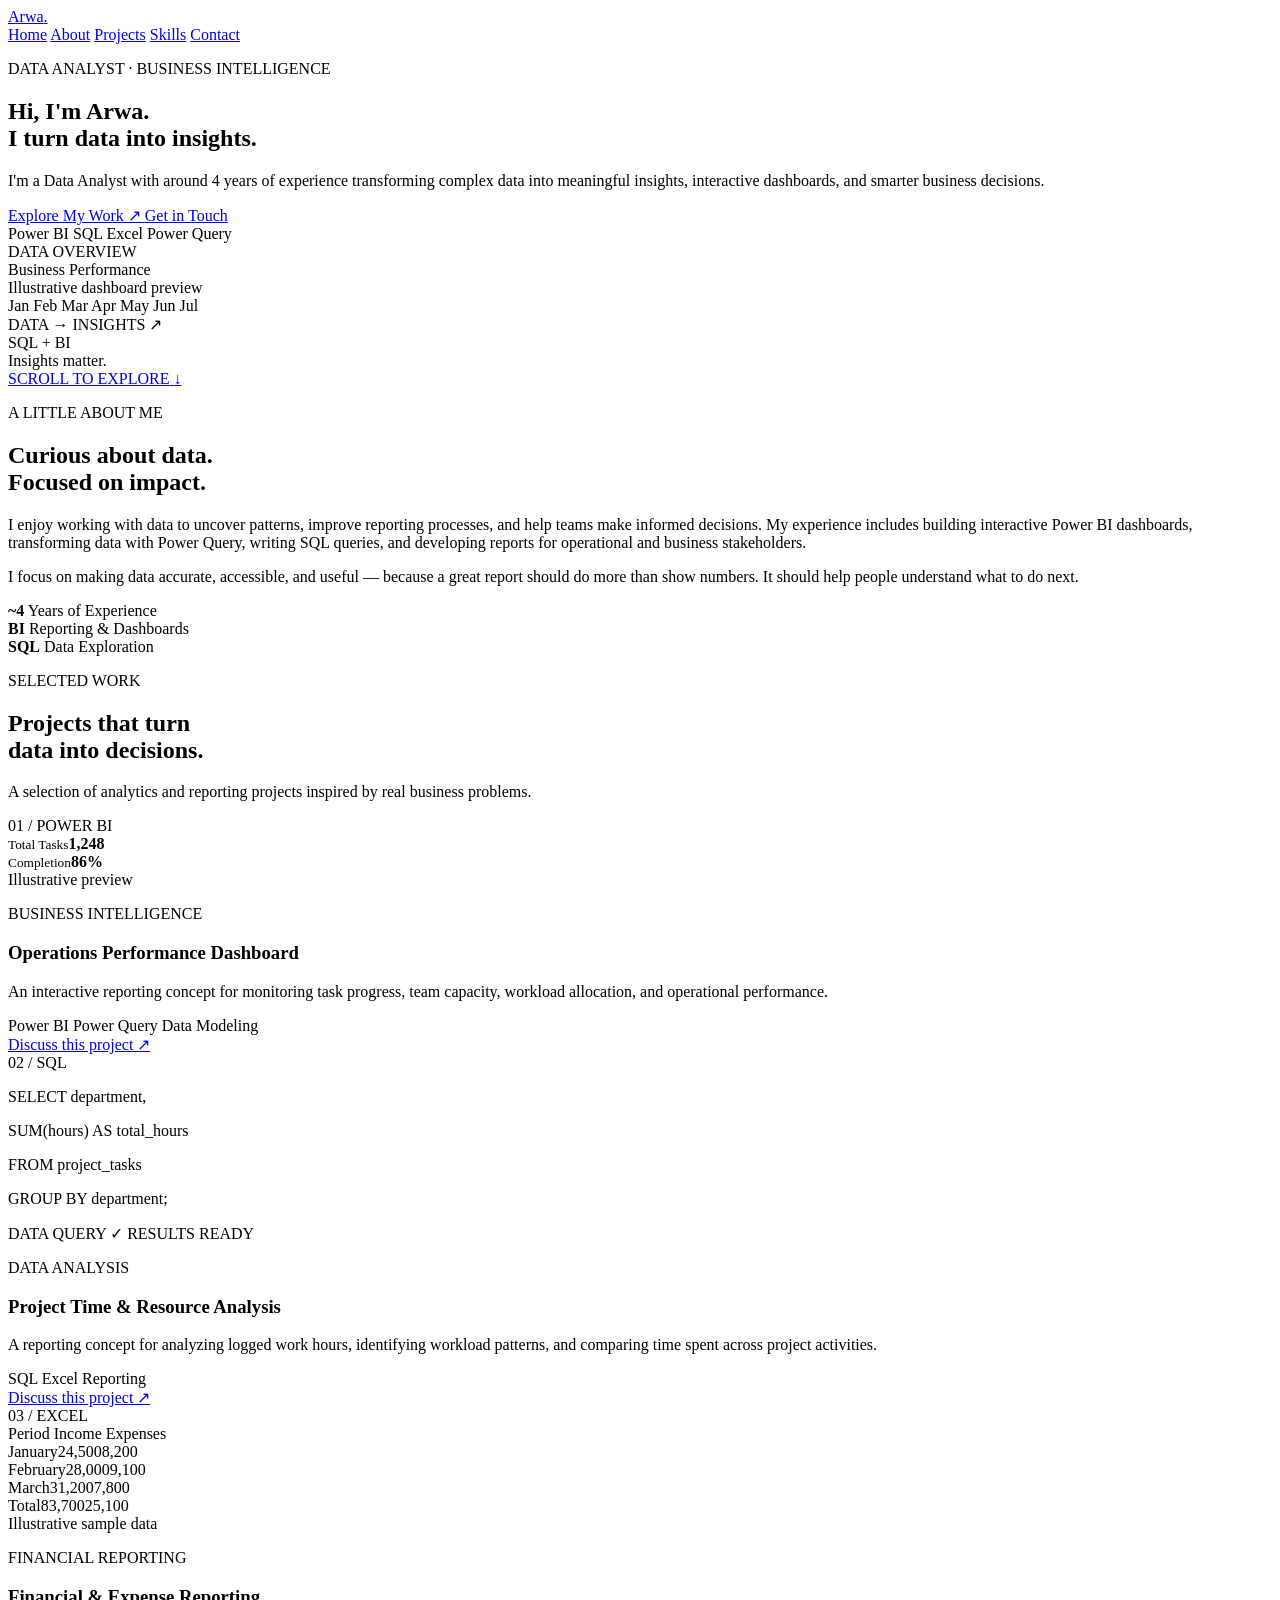
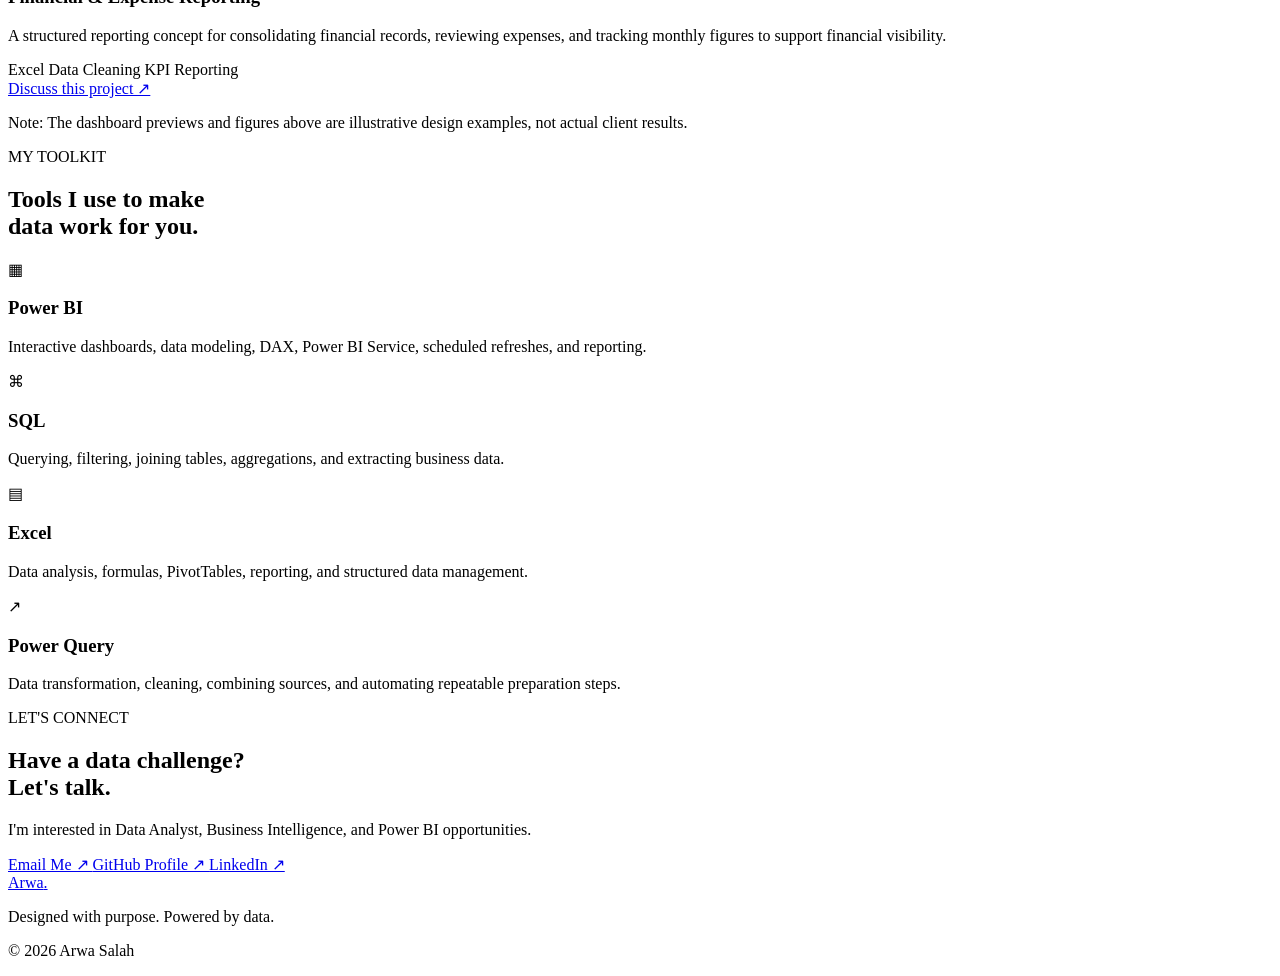
==== index.html @ af7f509a "Create index.html" ====
<!DOCTYPE html>
<html lang="en">
<head>
    <meta charset="UTF-8">
    <meta name="viewport" content="width=device-width, initial-scale=1.0">
    <title>Arwa Salah | Data Analyst Portfolio</title>

    <link rel="stylesheet" href="styles.css">
    <link rel="preconnect" href="https://fonts.googleapis.com">
    <link rel="preconnect" href="https://fonts.gstatic.com" crossorigin>
    <link href="https://fonts.googleapis.com/css2?family=Inter:wght@400;500;600;700;800&display=swap" rel="stylesheet">
</head>

<body>

    <!-- Navigation -->
    <nav id="navbar">
        <a href="#welcome-section" class="logo">Arwa<span>.</span></a>

        <div class="nav-links">
            <a href="#welcome-section">Home</a>
            <a href="#about">About</a>
            <a href="#projects">Projects</a>
            <a href="#skills">Skills</a>
            <a href="#contact">Contact</a>
        </div>
    </nav>

    <!-- Welcome Section -->
    <section id="welcome-section">
        <div class="hero-content">
            <p class="eyebrow">DATA ANALYST · BUSINESS INTELLIGENCE</p>

            <h1>
                Hi, I'm Arwa.<br>
                I turn data into
                <span class="highlight">insights.</span>
            </h1>

            <p class="hero-description">
                I'm a Data Analyst with around 4 years of experience
                transforming complex data into meaningful insights,
                interactive dashboards, and smarter business decisions.
            </p>

            <div class="hero-buttons">
                <a href="#projects" class="btn btn-primary">
                    Explore My Work ↗
                </a>

                <a href="#contact" class="btn btn-secondary">
                    Get in Touch
                </a>
            </div>

            <div class="hero-tools">
                <span>Power BI</span>
                <span>SQL</span>
                <span>Excel</span>
                <span>Power Query</span>
            </div>
        </div>

        <div class="hero-visual" aria-hidden="true">
            <div class="visual-card">
                <div class="card-top">
                    <span class="status-dot"></span>
                    <span>DATA OVERVIEW</span>
                </div>

                <div class="chart-heading">Business Performance</div>
                <div class="chart-subtitle">Illustrative dashboard preview</div>

                <div class="chart-bars">
                    <div class="bar" style="height: 38%"></div>
                    <div class="bar" style="height: 55%"></div>
                    <div class="bar" style="height: 45%"></div>
                    <div class="bar" style="height: 76%"></div>
                    <div class="bar" style="height: 62%"></div>
                    <div class="bar active" style="height: 92%"></div>
                    <div class="bar" style="height: 72%"></div>
                </div>

                <div class="chart-labels">
                    <span>Jan</span>
                    <span>Feb</span>
                    <span>Mar</span>
                    <span>Apr</span>
                    <span>May</span>
                    <span>Jun</span>
                    <span>Jul</span>
                </div>

                <div class="visual-footer">
                    <span>DATA → INSIGHTS</span>
                    <span>↗</span>
                </div>
            </div>

            <div class="floating-tag tag-one">SQL + BI</div>
            <div class="floating-tag tag-two">Insights matter.</div>
        </div>

        <a href="#about" class="scroll-indicator">
            <span>SCROLL TO EXPLORE</span>
            <span>↓</span>
        </a>
    </section>

    <!-- About Section -->
    <section id="about" class="section">
        <div class="section-heading">
            <p class="eyebrow">A LITTLE ABOUT ME</p>
            <h2>Curious about data.<br>Focused on <span>impact.</span></h2>
        </div>

        <div class="about-content">
            <p>
                I enjoy working with data to uncover patterns, improve
                reporting processes, and help teams make informed decisions.
                My experience includes building interactive Power BI
                dashboards, transforming data with Power Query, writing SQL
                queries, and developing reports for operational and business
                stakeholders.
            </p>

            <p>
                I focus on making data accurate, accessible, and useful —
                because a great report should do more than show numbers.
                It should help people understand what to do next.
            </p>

            <div class="about-stats">
                <div class="stat">
                    <strong>~4</strong>
                    <span>Years of Experience</span>
                </div>

                <div class="stat">
                    <strong>BI</strong>
                    <span>Reporting & Dashboards</span>
                </div>

                <div class="stat">
                    <strong>SQL</strong>
                    <span>Data Exploration</span>
                </div>
            </div>
        </div>
    </section>

    <!-- Projects Section -->
    <section id="projects" class="section projects-section">
        <div class="section-heading">
            <p class="eyebrow">SELECTED WORK</p>
            <h2>Projects that turn<br>data into <span>decisions.</span></h2>
            <p class="section-description">
                A selection of analytics and reporting projects inspired
                by real business problems.
            </p>
        </div>

        <div class="projects-grid">

            <!-- Project 1 -->
            <article class="project-tile">
                <div class="project-visual visual-purple">
                    <span class="project-number">01 / POWER BI</span>
                    <div class="mini-dashboard">
                        <div class="mini-kpis">
                            <div><small>Total Tasks</small><strong>1,248</strong></div>
                            <div><small>Completion</small><strong>86%</strong></div>
                        </div>
                        <div class="mini-chart">
                            <i style="height: 45%"></i>
                            <i style="height: 70%"></i>
                            <i style="height: 55%"></i>
                            <i style="height: 85%"></i>
                            <i style="height: 62%"></i>
                            <i style="height: 95%"></i>
                        </div>
                    </div>
                    <span class="visual-caption">Illustrative preview</span>
                </div>

                <div class="project-info">
                    <p class="project-category">BUSINESS INTELLIGENCE</p>
                    <h3>Operations Performance Dashboard</h3>
                    <p>
                        An interactive reporting concept for monitoring task
                        progress, team capacity, workload allocation, and
                        operational performance.
                    </p>
                    <div class="project-tags">
                        <span>Power BI</span>
                        <span>Power Query</span>
                        <span>Data Modeling</span>
                    </div>
                    <a href="#contact" class="project-link">
                        Discuss this project ↗
                    </a>
                </div>
            </article>

            <!-- Project 2 -->
            <article class="project-tile">
                <div class="project-visual visual-blue">
                    <span class="project-number">02 / SQL</span>
                    <div class="code-preview">
                        <p><span>SELECT</span> department,</p>
                        <p class="indent">SUM(hours) AS total_hours</p>
                        <p><span>FROM</span> project_tasks</p>
                        <p><span>GROUP BY</span> department;</p>
                    </div>
                    <div class="code-result">
                        <span>DATA QUERY</span>
                        <span>✓ RESULTS READY</span>
                    </div>
                </div>

                <div class="project-info">
                    <p class="project-category">DATA ANALYSIS</p>
                    <h3>Project Time & Resource Analysis</h3>
                    <p>
                        A reporting concept for analyzing logged work hours,
                        identifying workload patterns, and comparing time
                        spent across project activities.
                    </p>
                    <div class="project-tags">
                        <span>SQL</span>
                        <span>Excel</span>
                        <span>Reporting</span>
                    </div>
                    <a href="#contact" class="project-link">
                        Discuss this project ↗
                    </a>
                </div>
            </article>

            <!-- Project 3 -->
            <article class="project-tile">
                <div class="project-visual visual-green">
                    <span class="project-number">03 / EXCEL</span>
                    <div class="spreadsheet">
                        <div class="sheet-header">
                            <span>Period</span>
                            <span>Income</span>
                            <span>Expenses</span>
                        </div>
                        <div><span>January</span><span>24,500</span><span>8,200</span></div>
                        <div><span>February</span><span>28,000</span><span>9,100</span></div>
                        <div><span>March</span><span>31,200</span><span>7,800</span></div>
                        <div class="sheet-total">
                            <span>Total</span><span>83,700</span><span>25,100</span>
                        </div>
                    </div>
                    <span class="visual-caption">Illustrative sample data</span>
                </div>

                <div class="project-info">
                    <p class="project-category">FINANCIAL REPORTING</p>
                    <h3>Financial & Expense Reporting</h3>
                    <p>
                        A structured reporting concept for consolidating
                        financial records, reviewing expenses, and tracking
                        monthly figures to support financial visibility.
                    </p>
                    <div class="project-tags">
                        <span>Excel</span>
                        <span>Data Cleaning</span>
                        <span>KPI Reporting</span>
                    </div>
                    <a href="#contact" class="project-link">
                        Discuss this project ↗
                    </a>
                </div>
            </article>

        </div>

        <p class="projects-note">
            Note: The dashboard previews and figures above are illustrative
            design examples, not actual client results.
        </p>
    </section>

    <!-- Skills Section -->
    <section id="skills" class="section skills-section">
        <div class="section-heading">
            <p class="eyebrow">MY TOOLKIT</p>
            <h2>Tools I use to make<br>data <span>work for you.</span></h2>
        </div>

        <div class="skills-grid">
            <div class="skill-card">
                <span class="skill-icon">▦</span>
                <h3>Power BI</h3>
                <p>Interactive dashboards, data modeling, DAX, Power BI Service, scheduled refreshes, and reporting.</p>
            </div>

            <div class="skill-card">
                <span class="skill-icon">⌘</span>
                <h3>SQL</h3>
                <p>Querying, filtering, joining tables, aggregations, and extracting business data.</p>
            </div>

            <div class="skill-card">
                <span class="skill-icon">▤</span>
                <h3>Excel</h3>
                <p>Data analysis, formulas, PivotTables, reporting, and structured data management.</p>
            </div>

            <div class="skill-card">
                <span class="skill-icon">↗</span>
                <h3>Power Query</h3>
                <p>Data transformation, cleaning, combining sources, and automating repeatable preparation steps.</p>
            </div>
        </div>
    </section>

    <!-- Contact Section -->
    <section id="contact" class="contact-section">
        <p class="eyebrow">LET'S CONNECT</p>
        <h2>Have a data challenge?<br>Let's talk.</h2>
        <p>
            I'm interested in Data Analyst, Business Intelligence,
            and Power BI opportunities.
        </p>

        <div class="contact-links">
            <a href="mailto:your.email@example.com" class="btn btn-primary">
                Email Me ↗
            </a>

            <a
                id="profile-link"
                href="https://github.com/yourusername"
                target="_blank"
                rel="noopener noreferrer"
                class="btn btn-secondary"
            >
                GitHub Profile ↗
            </a>

            <a
                href="https://www.linkedin.com/"
                target="_blank"
                rel="noopener noreferrer"
                class="btn btn-secondary"
            >
                LinkedIn ↗
            </a>
        </div>
    </section>

    <!-- Footer -->
    <footer>
        <a href="#welcome-section" class="logo">Arwa<span>.</span></a>
        <p>Designed with purpose. Powered by data.</p>
        <p>© 2026 Arwa Salah</p>
    </footer>

</body>
</html>
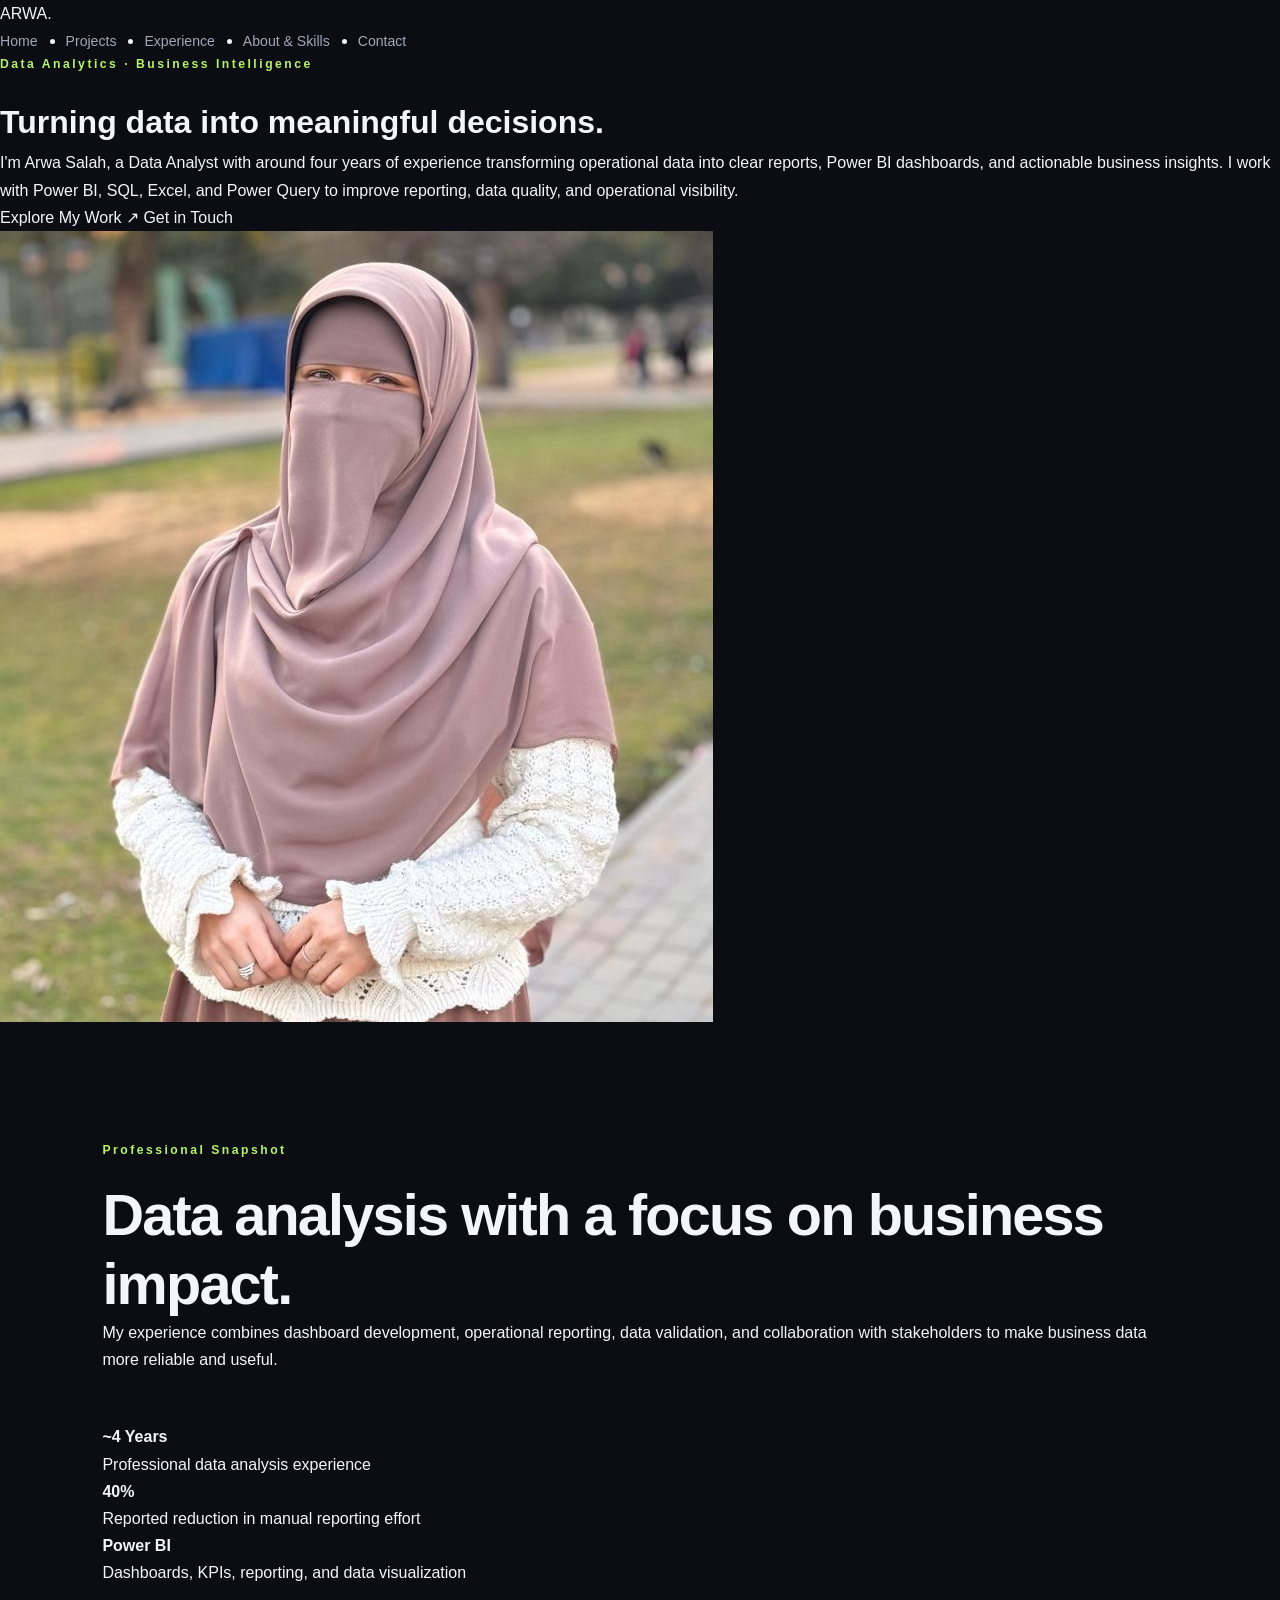
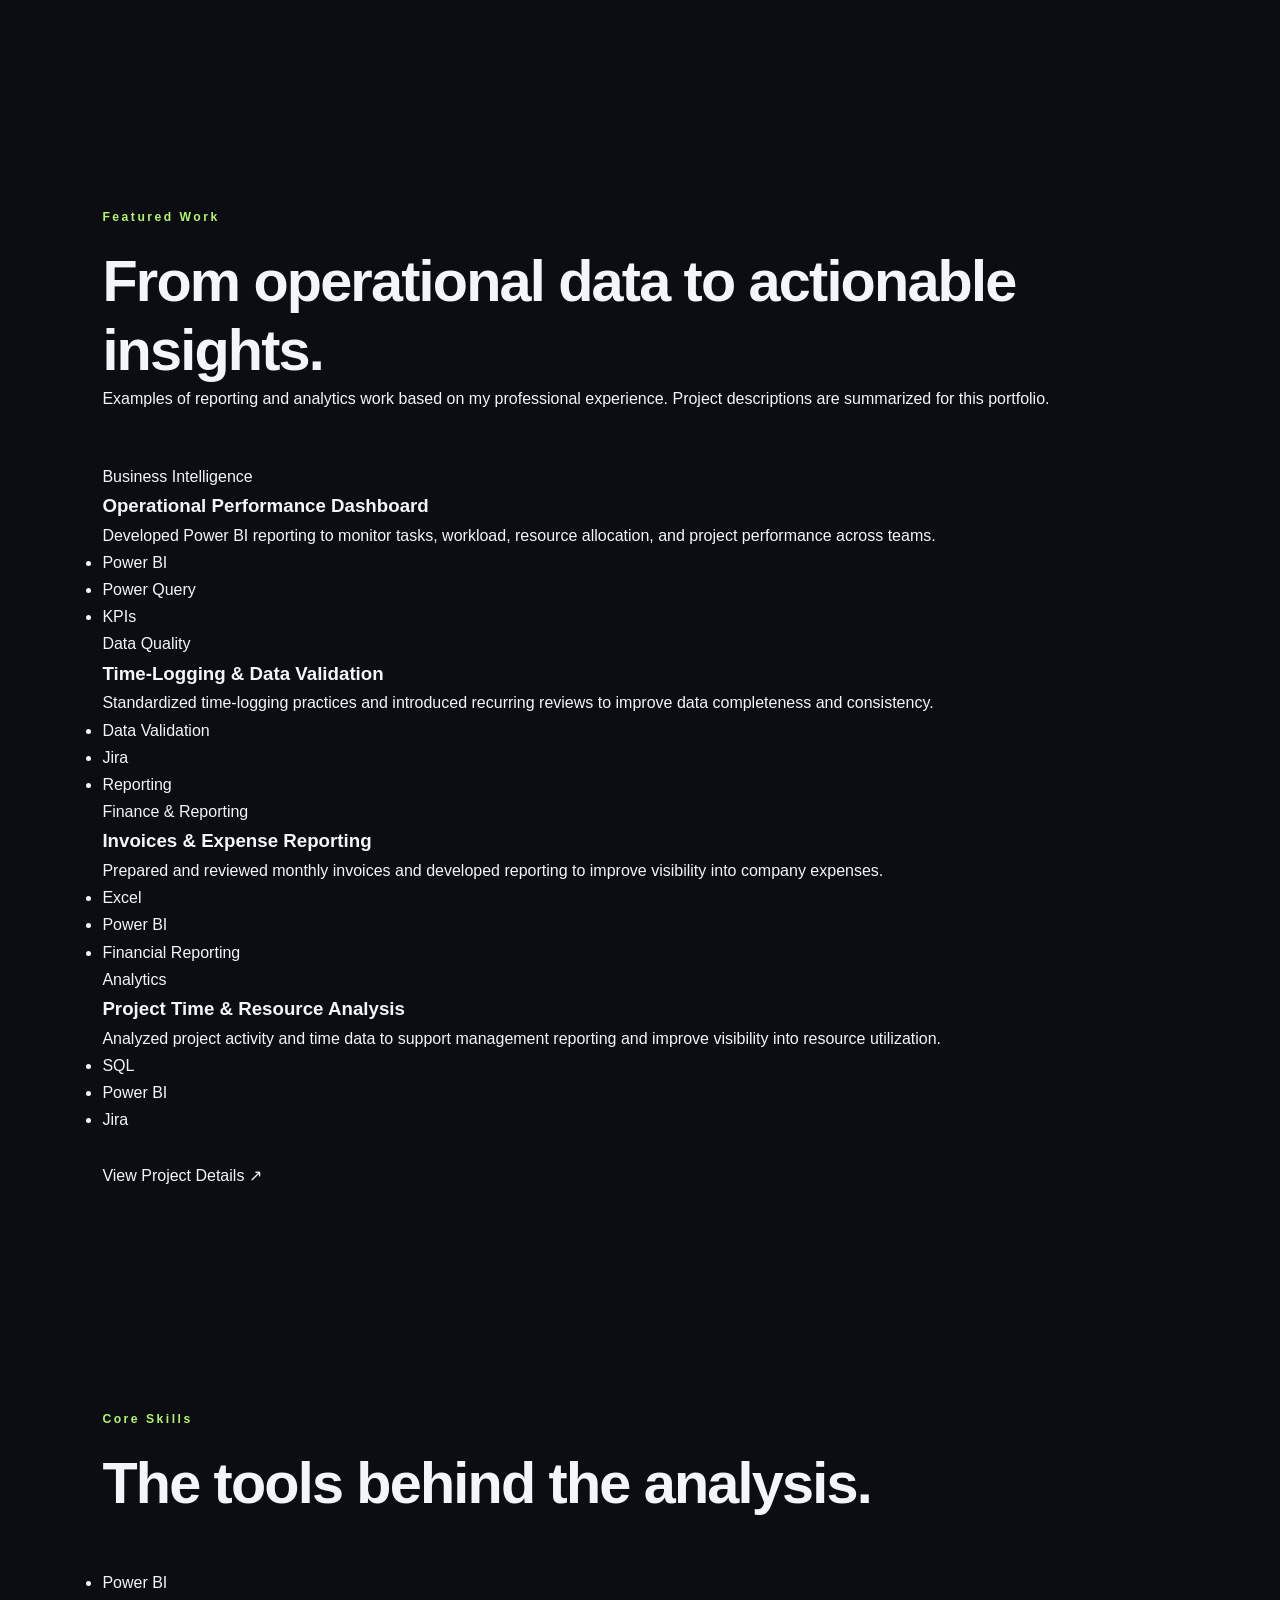
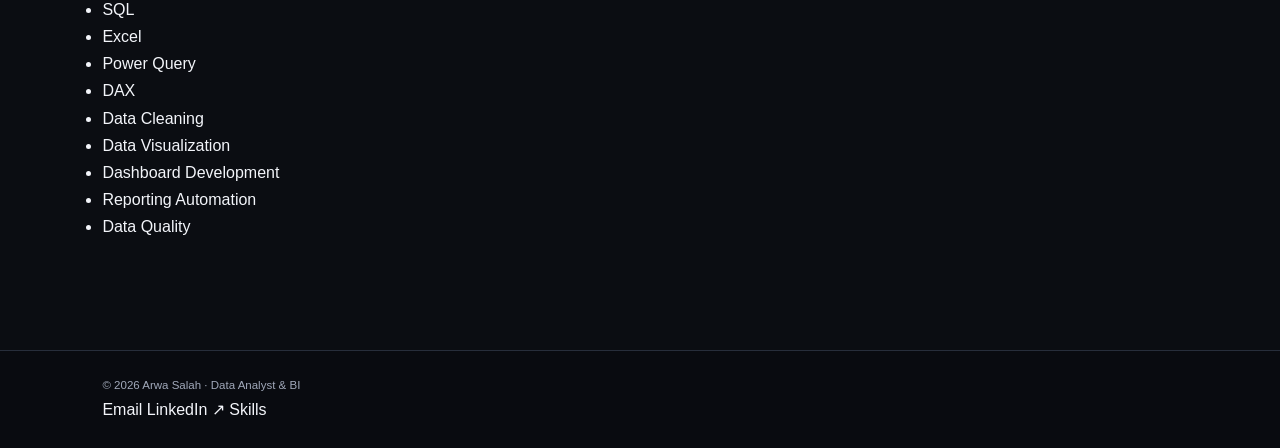
==== commit c68eb74f: "Update index.html" ====
--- a/index.html
+++ b/index.html
@@ -2,364 +2,188 @@
 <!DOCTYPE html>
 <html lang="en">
 <head>
-    <meta charset="UTF-8">
-    <meta name="viewport" content="width=device-width, initial-scale=1.0">
-    <title>Arwa Salah | Data Analyst Portfolio</title>
-
-    <link rel="stylesheet" href="styles.css">
-    <link rel="preconnect" href="https://fonts.googleapis.com">
-    <link rel="preconnect" href="https://fonts.gstatic.com" crossorigin>
-    <link href="https://fonts.googleapis.com/css2?family=Inter:wght@400;500;600;700;800&display=swap" rel="stylesheet">
+  <meta charset="UTF-8">
+  <meta name="viewport" content="width=device-width, initial-scale=1.0">
+  <meta name="description" content="Arwa Salah — Data Analyst specializing in Power BI, SQL, Excel, data quality, and business intelligence reporting.">
+  <title>Arwa Salah | Data Analyst & BI</title>
+  <link rel="stylesheet" href="styles.css">
 </head>
-
 <body>
 
-    <!-- Navigation -->
-    <nav id="navbar">
-        <a href="#welcome-section" class="logo">Arwa<span>.</span></a>
+  <nav class="navbar">
+    <div class="container nav-inner">
+      <a class="brand" href="index.html">ARWA<span>.</span></a>
+      <ul class="nav-links">
+        <li><a class="active" href="index.html">Home</a></li>
+        <li><a href="projects.html">Projects</a></li>
+        <li><a href="experience.html">Experience</a></li>
+        <li><a href="about.html">About & Skills</a></li>
+        <li><a class="nav-cta" href="contact.html">Contact</a></li>
+      </ul>
+    </div>
+  </nav>
 
-        <div class="nav-links">
-            <a href="#welcome-section">Home</a>
-            <a href="#about">About</a>
-            <a href="#projects">Projects</a>
-            <a href="#skills">Skills</a>
-            <a href="#contact">Contact</a>
+  <header class="hero">
+    <div class="container hero-grid">
+      <div>
+        <p class="eyebrow">Data Analytics · Business Intelligence</p>
+        <h1>Turning data into <span>meaningful decisions.</span></h1>
+        <p class="hero-copy">
+          I'm Arwa Salah, a Data Analyst with around four years of
+          experience transforming operational data into clear reports,
+          Power BI dashboards, and actionable business insights.
+          I work with Power BI, SQL, Excel, and Power Query to improve
+          reporting, data quality, and operational visibility.
+        </p>
+        <div class="hero-actions">
+          <a class="button button-primary" href="projects.html">Explore My Work ↗</a>
+          <a class="button button-outline" href="contact.html">Get in Touch</a>
         </div>
-    </nav>
+      </div>
 
-    <!-- Welcome Section -->
-    <section id="welcome-section">
-        <div class="hero-content">
-            <p class="eyebrow">DATA ANALYST · BUSINESS INTELLIGENCE</p>
+      <div class="profile-frame">
+        <img
+          src="images/profile.jpg"
+          alt="Arwa Salah"
+          onerror="this.style.display='none'; this.nextElementSibling.style.display='block';"
+        >
+        <div class="profile-placeholder" style="display:none;">
+          Add your photo to<br>
+          <strong>images/profile.jpg</strong>
+        </div>
+      </div>
+    </div>
+  </header>
 
-            <h1>
-                Hi, I'm Arwa.<br>
-                I turn data into
-                <span class="highlight">insights.</span>
-            </h1>
-
-            <p class="hero-description">
-                I'm a Data Analyst with around 4 years of experience
-                transforming complex data into meaningful insights,
-                interactive dashboards, and smarter business decisions.
-            </p>
-
-            <div class="hero-buttons">
-                <a href="#projects" class="btn btn-primary">
-                    Explore My Work ↗
-                </a>
-
-                <a href="#contact" class="btn btn-secondary">
-                    Get in Touch
-                </a>
-            </div>
-
-            <div class="hero-tools">
-                <span>Power BI</span>
-                <span>SQL</span>
-                <span>Excel</span>
-                <span>Power Query</span>
-            </div>
+  <main>
+    <section class="section">
+      <div class="container">
+        <div class="section-heading">
+          <p class="eyebrow">Professional Snapshot</p>
+          <h2>Data analysis with a focus on business impact.</h2>
+          <p>
+            My experience combines dashboard development, operational
+            reporting, data validation, and collaboration with stakeholders
+            to make business data more reliable and useful.
+          </p>
         </div>
 
-        <div class="hero-visual" aria-hidden="true">
-            <div class="visual-card">
-                <div class="card-top">
-                    <span class="status-dot"></span>
-                    <span>DATA OVERVIEW</span>
-                </div>
+        <div class="stats-grid">
+          <article class="stat-card">
+            <strong>~4 Years</strong>
+            <p>Professional data analysis experience</p>
+          </article>
+          <article class="stat-card">
+            <strong>40%</strong>
+            <p>Reported reduction in manual reporting effort</p>
+          </article>
+          <article class="stat-card">
+            <strong>Power BI</strong>
+            <p>Dashboards, KPIs, reporting, and data visualization</p>
+          </article>
+        </div>
+      </div>
+    </section>
 
-                <div class="chart-heading">Business Performance</div>
-                <div class="chart-subtitle">Illustrative dashboard preview</div>
-
-                <div class="chart-bars">
-                    <div class="bar" style="height: 38%"></div>
-                    <div class="bar" style="height: 55%"></div>
-                    <div class="bar" style="height: 45%"></div>
-                    <div class="bar" style="height: 76%"></div>
-                    <div class="bar" style="height: 62%"></div>
-                    <div class="bar active" style="height: 92%"></div>
-                    <div class="bar" style="height: 72%"></div>
-                </div>
-
-                <div class="chart-labels">
-                    <span>Jan</span>
-                    <span>Feb</span>
-                    <span>Mar</span>
-                    <span>Apr</span>
-                    <span>May</span>
-                    <span>Jun</span>
-                    <span>Jul</span>
-                </div>
-
-                <div class="visual-footer">
-                    <span>DATA → INSIGHTS</span>
-                    <span>↗</span>
-                </div>
-            </div>
-
-            <div class="floating-tag tag-one">SQL + BI</div>
-            <div class="floating-tag tag-two">Insights matter.</div>
+    <section class="section section-white">
+      <div class="container">
+        <div class="section-heading">
+          <p class="eyebrow">Featured Work</p>
+          <h2>From operational data to actionable insights.</h2>
+          <p>
+            Examples of reporting and analytics work based on my professional
+            experience. Project descriptions are summarized for this portfolio.
+          </p>
         </div>
 
-        <a href="#about" class="scroll-indicator">
-            <span>SCROLL TO EXPLORE</span>
-            <span>↓</span>
-        </a>
+        <div class="cards-grid">
+          <article class="card">
+            <p class="card-label">Business Intelligence</p>
+            <h3>Operational Performance Dashboard</h3>
+            <p>
+              Developed Power BI reporting to monitor tasks, workload,
+              resource allocation, and project performance across teams.
+            </p>
+            <ul class="tags">
+              <li>Power BI</li><li>Power Query</li><li>KPIs</li>
+            </ul>
+          </article>
+
+          <article class="card">
+            <p class="card-label">Data Quality</p>
+            <h3>Time-Logging & Data Validation</h3>
+            <p>
+              Standardized time-logging practices and introduced recurring
+              reviews to improve data completeness and consistency.
+            </p>
+            <ul class="tags">
+              <li>Data Validation</li><li>Jira</li><li>Reporting</li>
+            </ul>
+          </article>
+
+          <article class="card">
+            <p class="card-label">Finance & Reporting</p>
+            <h3>Invoices & Expense Reporting</h3>
+            <p>
+              Prepared and reviewed monthly invoices and developed reporting
+              to improve visibility into company expenses.
+            </p>
+            <ul class="tags">
+              <li>Excel</li><li>Power BI</li><li>Financial Reporting</li>
+            </ul>
+          </article>
+
+          <article class="card">
+            <p class="card-label">Analytics</p>
+            <h3>Project Time & Resource Analysis</h3>
+            <p>
+              Analyzed project activity and time data to support management
+              reporting and improve visibility into resource utilization.
+            </p>
+            <ul class="tags">
+              <li>SQL</li><li>Power BI</li><li>Jira</li>
+            </ul>
+          </article>
+        </div>
+
+        <p style="margin-top:28px;">
+          <a class="button button-dark" href="projects.html">View Project Details ↗</a>
+        </p>
+      </div>
     </section>
 
-    <!-- About Section -->
-    <section id="about" class="section">
+    <section class="section">
+      <div class="container">
         <div class="section-heading">
-            <p class="eyebrow">A LITTLE ABOUT ME</p>
-            <h2>Curious about data.<br>Focused on <span>impact.</span></h2>
+          <p class="eyebrow">Core Skills</p>
+          <h2>The tools behind the analysis.</h2>
         </div>
+        <ul class="tags">
+          <li>Power BI</li>
+          <li>SQL</li>
+          <li>Excel</li>
+          <li>Power Query</li>
+          <li>DAX</li>
+          <li>Data Cleaning</li>
+          <li>Data Visualization</li>
+          <li>Dashboard Development</li>
+          <li>Reporting Automation</li>
+          <li>Data Quality</li>
+        </ul>
+      </div>
+    </section>
+  </main>
 
-        <div class="about-content">
-            <p>
-                I enjoy working with data to uncover patterns, improve
-                reporting processes, and help teams make informed decisions.
-                My experience includes building interactive Power BI
-                dashboards, transforming data with Power Query, writing SQL
-                queries, and developing reports for operational and business
-                stakeholders.
-            </p>
-
-            <p>
-                I focus on making data accurate, accessible, and useful —
-                because a great report should do more than show numbers.
-                It should help people understand what to do next.
-            </p>
-
-            <div class="about-stats">
-                <div class="stat">
-                    <strong>~4</strong>
-                    <span>Years of Experience</span>
-                </div>
-
-                <div class="stat">
-                    <strong>BI</strong>
-                    <span>Reporting & Dashboards</span>
-                </div>
-
-                <div class="stat">
-                    <strong>SQL</strong>
-                    <span>Data Exploration</span>
-                </div>
-            </div>
-        </div>
-    </section>
-
-    <!-- Projects Section -->
-    <section id="projects" class="section projects-section">
-        <div class="section-heading">
-            <p class="eyebrow">SELECTED WORK</p>
-            <h2>Projects that turn<br>data into <span>decisions.</span></h2>
-            <p class="section-description">
-                A selection of analytics and reporting projects inspired
-                by real business problems.
-            </p>
-        </div>
-
-        <div class="projects-grid">
-
-            <!-- Project 1 -->
-            <article class="project-tile">
-                <div class="project-visual visual-purple">
-                    <span class="project-number">01 / POWER BI</span>
-                    <div class="mini-dashboard">
-                        <div class="mini-kpis">
-                            <div><small>Total Tasks</small><strong>1,248</strong></div>
-                            <div><small>Completion</small><strong>86%</strong></div>
-                        </div>
-                        <div class="mini-chart">
-                            <i style="height: 45%"></i>
-                            <i style="height: 70%"></i>
-                            <i style="height: 55%"></i>
-                            <i style="height: 85%"></i>
-                            <i style="height: 62%"></i>
-                            <i style="height: 95%"></i>
-                        </div>
-                    </div>
-                    <span class="visual-caption">Illustrative preview</span>
-                </div>
-
-                <div class="project-info">
-                    <p class="project-category">BUSINESS INTELLIGENCE</p>
-                    <h3>Operations Performance Dashboard</h3>
-                    <p>
-                        An interactive reporting concept for monitoring task
-                        progress, team capacity, workload allocation, and
-                        operational performance.
-                    </p>
-                    <div class="project-tags">
-                        <span>Power BI</span>
-                        <span>Power Query</span>
-                        <span>Data Modeling</span>
-                    </div>
-                    <a href="#contact" class="project-link">
-                        Discuss this project ↗
-                    </a>
-                </div>
-            </article>
-
-            <!-- Project 2 -->
-            <article class="project-tile">
-                <div class="project-visual visual-blue">
-                    <span class="project-number">02 / SQL</span>
-                    <div class="code-preview">
-                        <p><span>SELECT</span> department,</p>
-                        <p class="indent">SUM(hours) AS total_hours</p>
-                        <p><span>FROM</span> project_tasks</p>
-                        <p><span>GROUP BY</span> department;</p>
-                    </div>
-                    <div class="code-result">
-                        <span>DATA QUERY</span>
-                        <span>✓ RESULTS READY</span>
-                    </div>
-                </div>
-
-                <div class="project-info">
-                    <p class="project-category">DATA ANALYSIS</p>
-                    <h3>Project Time & Resource Analysis</h3>
-                    <p>
-                        A reporting concept for analyzing logged work hours,
-                        identifying workload patterns, and comparing time
-                        spent across project activities.
-                    </p>
-                    <div class="project-tags">
-                        <span>SQL</span>
-                        <span>Excel</span>
-                        <span>Reporting</span>
-                    </div>
-                    <a href="#contact" class="project-link">
-                        Discuss this project ↗
-                    </a>
-                </div>
-            </article>
-
-            <!-- Project 3 -->
-            <article class="project-tile">
-                <div class="project-visual visual-green">
-                    <span class="project-number">03 / EXCEL</span>
-                    <div class="spreadsheet">
-                        <div class="sheet-header">
-                            <span>Period</span>
-                            <span>Income</span>
-                            <span>Expenses</span>
-                        </div>
-                        <div><span>January</span><span>24,500</span><span>8,200</span></div>
-                        <div><span>February</span><span>28,000</span><span>9,100</span></div>
-                        <div><span>March</span><span>31,200</span><span>7,800</span></div>
-                        <div class="sheet-total">
-                            <span>Total</span><span>83,700</span><span>25,100</span>
-                        </div>
-                    </div>
-                    <span class="visual-caption">Illustrative sample data</span>
-                </div>
-
-                <div class="project-info">
-                    <p class="project-category">FINANCIAL REPORTING</p>
-                    <h3>Financial & Expense Reporting</h3>
-                    <p>
-                        A structured reporting concept for consolidating
-                        financial records, reviewing expenses, and tracking
-                        monthly figures to support financial visibility.
-                    </p>
-                    <div class="project-tags">
-                        <span>Excel</span>
-                        <span>Data Cleaning</span>
-                        <span>KPI Reporting</span>
-                    </div>
-                    <a href="#contact" class="project-link">
-                        Discuss this project ↗
-                    </a>
-                </div>
-            </article>
-
-        </div>
-
-        <p class="projects-note">
-            Note: The dashboard previews and figures above are illustrative
-            design examples, not actual client results.
-        </p>
-    </section>
-
-    <!-- Skills Section -->
-    <section id="skills" class="section skills-section">
-        <div class="section-heading">
-            <p class="eyebrow">MY TOOLKIT</p>
-            <h2>Tools I use to make<br>data <span>work for you.</span></h2>
-        </div>
-
-        <div class="skills-grid">
-            <div class="skill-card">
-                <span class="skill-icon">▦</span>
-                <h3>Power BI</h3>
-                <p>Interactive dashboards, data modeling, DAX, Power BI Service, scheduled refreshes, and reporting.</p>
-            </div>
-
-            <div class="skill-card">
-                <span class="skill-icon">⌘</span>
-                <h3>SQL</h3>
-                <p>Querying, filtering, joining tables, aggregations, and extracting business data.</p>
-            </div>
-
-            <div class="skill-card">
-                <span class="skill-icon">▤</span>
-                <h3>Excel</h3>
-                <p>Data analysis, formulas, PivotTables, reporting, and structured data management.</p>
-            </div>
-
-            <div class="skill-card">
-                <span class="skill-icon">↗</span>
-                <h3>Power Query</h3>
-                <p>Data transformation, cleaning, combining sources, and automating repeatable preparation steps.</p>
-            </div>
-        </div>
-    </section>
-
-    <!-- Contact Section -->
-    <section id="contact" class="contact-section">
-        <p class="eyebrow">LET'S CONNECT</p>
-        <h2>Have a data challenge?<br>Let's talk.</h2>
-        <p>
-            I'm interested in Data Analyst, Business Intelligence,
-            and Power BI opportunities.
-        </p>
-
-        <div class="contact-links">
-            <a href="mailto:your.email@example.com" class="btn btn-primary">
-                Email Me ↗
-            </a>
-
-            <a
-                id="profile-link"
-                href="https://github.com/yourusername"
-                target="_blank"
-                rel="noopener noreferrer"
-                class="btn btn-secondary"
-            >
-                GitHub Profile ↗
-            </a>
-
-            <a
-                href="https://www.linkedin.com/"
-                target="_blank"
-                rel="noopener noreferrer"
-                class="btn btn-secondary"
-            >
-                LinkedIn ↗
-            </a>
-        </div>
-    </section>
-
-    <!-- Footer -->
-    <footer>
-        <a href="#welcome-section" class="logo">Arwa<span>.</span></a>
-        <p>Designed with purpose. Powered by data.</p>
-        <p>© 2026 Arwa Salah</p>
-    </footer>
+  <footer class="footer">
+    <div class="container footer-inner">
+      <p>© 2026 Arwa Salah · Data Analyst & BI</p>
+      <div class="footer-links">
+        <a href="mailto:arwasalah111996@gmail.com">Email</a>
+        <a href="https://www.linkedin.com/in/arwa-salah-63a6a9227/" target="_blank" rel="noopener noreferrer">LinkedIn ↗</a>
+        <a href="about.html">Skills</a>
+      </div>
+    </div>
+  </footer>
 
 </body>
 </html>
--- a/styles.css
+++ b/styles.css
@@ -0,0 +1,848 @@
+
+/* =========================
+   Global Styles
+========================= */
+
+:root {
+    --background: #0b0d12;
+    --surface: #121620;
+    --surface-light: #191f2c;
+    --text: #f3f5fa;
+    --muted: #a0a8b9;
+    --accent: #b5f36d;
+    --accent-dark: #17230e;
+    --border: #272e3b;
+}
+
+* {
+    margin: 0;
+    padding: 0;
+    box-sizing: border-box;
+    scroll-behavior: smooth;
+}
+
+body {
+    font-family: "Inter", sans-serif;
+    background: var(--background);
+    color: var(--text);
+    line-height: 1.7;
+}
+
+a {
+    color: inherit;
+    text-decoration: none;
+}
+
+section {
+    scroll-margin-top: 90px;
+}
+
+.section {
+    padding: 110px 8%;
+}
+
+.highlight,
+.section-heading h2 span,
+.logo span {
+    color: var(--accent);
+}
+
+.eyebrow {
+    color: var(--accent);
+    font-size: 0.76rem;
+    font-weight: 700;
+    letter-spacing: 2.5px;
+    margin-bottom: 20px;
+}
+
+.section-heading {
+    margin-bottom: 50px;
+}
+
+.section-heading h2,
+.contact-section h2 {
+    font-size: clamp(2.1rem, 4.5vw, 3.6rem);
+    line-height: 1.2;
+    letter-spacing: -1.8px;
+    font-weight: 700;
+}
+
+.section-description {
+    color: var(--muted);
+    margin-top: 20px;
+    max-width: 550px;
+}
+
+/* =========================
+   Navigation
+========================= */
+
+#navbar {
+    position: fixed;
+    top: 0;
+    left: 0;
+    width: 100%;
+    z-index: 1000;
+    min-height: 76px;
+    padding: 18px 8%;
+    display: flex;
+    justify-content: space-between;
+    align-items: center;
+    gap: 24px;
+    background: rgba(11, 13, 18, 0.94);
+    border-bottom: 1px solid rgba(255, 255, 255, 0.06);
+    backdrop-filter: blur(16px);
+}
+
+.logo {
+    font-size: 1.7rem;
+    font-weight: 800;
+    letter-spacing: -1px;
+}
+
+.nav-links {
+    display: flex;
+    align-items: center;
+    gap: 28px;
+}
+
+.nav-links a {
+    color: var(--muted);
+    font-size: 0.88rem;
+    transition: color 0.25s ease;
+}
+
+.nav-links a:hover {
+    color: var(--accent);
+}
+
+/* =========================
+   Welcome / Hero
+========================= */
+
+#welcome-section {
+    min-height: 100vh;
+    height: 100vh;
+    padding: 120px 8% 80px;
+    display: grid;
+    grid-template-columns: 1.2fr 0.8fr;
+    align-items: center;
+    gap: 50px;
+    position: relative;
+    overflow: hidden;
+    background:
+        radial-gradient(ellipse at 85% 45%, rgba(181, 243, 109, 0.09), transparent 38%),
+        var(--background);
+}
+
+.hero-content {
+    max-width: 720px;
+    z-index: 1;
+}
+
+.hero-content h1 {
+    font-size: clamp(2.8rem, 5.5vw, 5rem);
+    line-height: 1.12;
+    letter-spacing: -3px;
+    margin-bottom: 28px;
+}
+
+.hero-description {
+    color: var(--muted);
+    max-width: 560px;
+    font-size: 1rem;
+    line-height: 1.9;
+    margin-bottom: 30px;
+}
+
+.hero-buttons,
+.contact-links {
+    display: flex;
+    gap: 14px;
+    flex-wrap: wrap;
+}
+
+.btn {
+    min-height: 48px;
+    padding: 12px 22px;
+    display: inline-flex;
+    align-items: center;
+    justify-content: center;
+    border-radius: 7px;
+    font-weight: 600;
+    font-size: 0.88rem;
+    transition: transform 0.25s ease, background 0.25s ease;
+}
+
+.btn:hover {
+    transform: translateY(-3px);
+}
+
+.btn-primary {
+    background: var(--accent);
+    color: #10150b;
+}
+
+.btn-primary:hover {
+    background: #c8ff8b;
+}
+
+.btn-secondary {
+    border: 1px solid var(--border);
+    color: var(--text);
+    background: rgba(255, 255, 255, 0.02);
+}
+
+.btn-secondary:hover {
+    border-color: var(--accent);
+}
+
+.hero-tools {
+    display: flex;
+    flex-wrap: wrap;
+    gap: 10px;
+    margin-top: 35px;
+}
+
+.hero-tools span,
+.project-tags span {
+    color: var(--muted);
+    border: 1px solid var(--border);
+    padding: 5px 12px;
+    border-radius: 5px;
+    font-size: 0.76rem;
+}
+
+/* Hero illustration */
+
+.hero-visual {
+    position: relative;
+    width: 100%;
+    max-width: 450px;
+    justify-self: center;
+}
+
+.visual-card {
+    background: rgba(22, 27, 39, 0.96);
+    border: 1px solid #303949;
+    border-radius: 15px;
+    padding: 25px;
+    box-shadow: 0 30px 90px rgba(0, 0, 0, 0.35);
+    transform: rotate(2deg);
+}
+
+.card-top {
+    display: flex;
+    align-items: center;
+    gap: 9px;
+    color: var(--muted);
+    font-size: 0.68rem;
+    letter-spacing: 1.5px;
+    margin-bottom: 27px;
+}
+
+.status-dot {
+    width: 8px;
+    height: 8px;
+    background: var(--accent);
+    border-radius: 50%;
+}
+
+.chart-heading {
+    font-size: 1.15rem;
+    font-weight: 600;
+}
+
+.chart-subtitle {
+    font-size: 0.75rem;
+    color: var(--muted);
+    margin-top: 4px;
+}
+
+.chart-bars {
+    height: 170px;
+    margin-top: 25px;
+    display: flex;
+    align-items: end;
+    justify-content: space-around;
+    gap: 12px;
+    border-bottom: 1px solid var(--border);
+    background: repeating-linear-gradient(
+        to bottom,
+        transparent 0,
+        transparent 41px,
+        rgba(255, 255, 255, 0.05) 42px
+    );
+}
+
+.bar {
+    width: 10%;
+    background: #475a46;
+    border-radius: 5px 5px 0 0;
+    min-height: 10px;
+}
+
+.bar.active {
+    background: var(--accent);
+}
+
+.chart-labels {
+    display: flex;
+    justify-content: space-around;
+    color: var(--muted);
+    font-size: 0.65rem;
+    margin-top: 10px;
+}
+
+.visual-footer {
+    border-top: 1px solid var(--border);
+    margin-top: 25px;
+    padding-top: 16px;
+    display: flex;
+    justify-content: space-between;
+    color: var(--accent);
+    font-size: 0.72rem;
+    letter-spacing: 1px;
+}
+
+.floating-tag {
+    position: absolute;
+    background: #202737;
+    border: 1px solid #394354;
+    border-radius: 8px;
+    padding: 10px 16px;
+    font-size: 0.78rem;
+    box-shadow: 0 10px 30px rgba(0, 0, 0, 0.25);
+}
+
+.tag-one {
+    top: 15%;
+    left: -35px;
+    color: var(--accent);
+}
+
+.tag-two {
+    bottom: 10%;
+    right: -25px;
+}
+
+.scroll-indicator {
+    position: absolute;
+    bottom: 25px;
+    left: 8%;
+    display: flex;
+    align-items: center;
+    gap: 15px;
+    color: var(--muted);
+    font-size: 0.65rem;
+    letter-spacing: 2px;
+}
+
+/* =========================
+   About
+========================= */
+
+#about {
+    display: grid;
+    grid-template-columns: 1fr 1fr;
+    gap: 70px;
+    background: #0e1118;
+}
+
+#about .section-heading {
+    margin-bottom: 0;
+}
+
+.about-content > p {
+    color: var(--muted);
+    margin-bottom: 20px;
+    line-height: 1.95;
+}
+
+.about-stats {
+    display: flex;
+    gap: 35px;
+    flex-wrap: wrap;
+    margin-top: 35px;
+    padding-top: 25px;
+    border-top: 1px solid var(--border);
+}
+
+.stat {
+    display: flex;
+    flex-direction: column;
+}
+
+.stat strong {
+    font-size: 1.8rem;
+    color: var(--accent);
+}
+
+.stat span {
+    color: var(--muted);
+    font-size: 0.75rem;
+}
+
+/* =========================
+   Projects
+========================= */
+
+.projects-section {
+    background: var(--background);
+}
+
+.projects-grid {
+    display: grid;
+    grid-template-columns: repeat(2, minmax(0, 1fr));
+    gap: 28px;
+}
+
+.project-tile {
+    min-width: 0;
+    overflow: hidden;
+    background: var(--surface);
+    border: 1px solid var(--border);
+    border-radius: 12px;
+    transition: transform 0.3s ease, border-color 0.3s ease;
+}
+
+.project-tile:hover {
+    transform: translateY(-6px);
+    border-color: #59654b;
+}
+
+.project-visual {
+    height: 255px;
+    position: relative;
+    padding: 24px;
+    overflow: hidden;
+    display: flex;
+    flex-direction: column;
+    justify-content: center;
+}
+
+.visual-purple {
+    background: linear-gradient(135deg, #29203c, #171b2a);
+}
+
+.visual-blue {
+    background: linear-gradient(135deg, #182e42, #141b29);
+}
+
+.visual-green {
+    background: linear-gradient(135deg, #1b352d, #141b22);
+}
+
+.project-number {
+    position: absolute;
+    top: 20px;
+    left: 24px;
+    color: rgba(255, 255, 255, 0.65);
+    font-size: 0.68rem;
+    letter-spacing: 1.5px;
+}
+
+.visual-caption {
+    position: absolute;
+    bottom: 10px;
+    right: 15px;
+    color: rgba(255, 255, 255, 0.6);
+    font-size: 0.6rem;
+}
+
+.mini-dashboard {
+    background: rgba(12, 16, 25, 0.8);
+    border: 1px solid rgba(255, 255, 255, 0.1);
+    border-radius: 8px;
+    padding: 18px;
+    margin-top: 20px;
+}
+
+.mini-kpis {
+    display: flex;
+    justify-content: space-between;
+    gap: 15px;
+}
+
+.mini-kpis div {
+    display: flex;
+    flex-direction: column;
+}
+
+.mini-kpis small {
+    color: var(--muted);
+    font-size: 0.65rem;
+}
+
+.mini-kpis strong {
+    font-size: 1.25rem;
+    color: var(--accent);
+}
+
+.mini-chart {
+    display: flex;
+    align-items: end;
+    justify-content: space-around;
+    height: 75px;
+    gap: 12px;
+    margin-top: 20px;
+    border-bottom: 1px solid #3b4251;
+}
+
+.mini-chart i {
+    width: 12%;
+    background: #819c6a;
+    border-radius: 3px 3px 0 0;
+}
+
+.code-preview {
+    font-family: Consolas, monospace;
+    font-size: 0.82rem;
+    line-height: 2;
+    padding: 15px;
+    margin-top: 25px;
+    background: rgba(7, 12, 20, 0.65);
+    border: 1px solid rgba(255, 255, 255, 0.1);
+    border-radius: 8px;
+}
+
+.code-preview p span {
+    color: #a8d7ff;
+}
+
+.code-preview .indent {
+    padding-left: 18px;
+    color: #d3e0f2;
+}
+
+.code-result {
+    display: flex;
+    justify-content: space-between;
+    gap: 10px;
+    margin-top: 12px;
+    font-size: 0.6rem;
+    color: #b6e8c5;
+}
+
+.spreadsheet {
+    margin-top: 25px;
+    background: #f3f6f3;
+    color: #263b32;
+    border-radius: 5px;
+    padding: 10px;
+    font-size: 0.65rem;
+    overflow: hidden;
+}
+
+.spreadsheet > div {
+    display: grid;
+    grid-template-columns: 1.3fr 1fr 1fr;
+    gap: 6px;
+    padding: 7px 5px;
+    border-bottom: 1px solid #dce4dd;
+}
+
+.spreadsheet .sheet-header {
+    background: #d9e8d9;
+    font-weight: 700;
+}
+
+.spreadsheet .sheet-total {
+    background: #e1ecdf;
+    font-weight: 700;
+}
+
+.project-info {
+    padding: 25px;
+}
+
+.project-category {
+    color: var(--accent);
+    font-size: 0.68rem;
+    letter-spacing: 1.5px;
+    font-weight: 700;
+    margin-bottom: 10px;
+}
+
+.project-info h3 {
+    font-size: 1.25rem;
+    margin-bottom: 12px;
+}
+
+.project-info > p:not(.project-category) {
+    color: var(--muted);
+    font-size: 0.88rem;
+    line-height: 1.85;
+}
+
+.project-tags {
+    display: flex;
+    gap: 8px;
+    flex-wrap: wrap;
+    margin: 20px 0;
+}
+
+.project-tags span {
+    font-size: 0.67rem;
+}
+
+.project-link {
+    display: inline-block;
+    color: var(--accent);
+    font-size: 0.84rem;
+    font-weight: 600;
+    margin-top: 5px;
+}
+
+.project-link:hover {
+    text-decoration: underline;
+}
+
+.projects-note {
+    color: var(--muted);
+    font-size: 0.75rem;
+    margin-top: 25px;
+}
+
+/* =========================
+   Skills
+========================= */
+
+.skills-section {
+    background: #0e1118;
+}
+
+.skills-grid {
+    display: grid;
+    grid-template-columns: repeat(4, minmax(0, 1fr));
+    gap: 18px;
+}
+
+.skill-card {
+    padding: 26px 22px;
+    background: var(--surface);
+    border: 1px solid var(--border);
+    border-radius: 10px;
+    transition: border-color 0.25s ease, transform 0.25s ease;
+}
+
+.skill-card:hover {
+    border-color: var(--accent);
+    transform: translateY(-4px);
+}
+
+.skill-icon {
+    display: inline-flex;
+    align-items: center;
+    justify-content: center;
+    width: 43px;
+    height: 43px;
+    border-radius: 8px;
+    color: var(--accent);
+    background: #222c1b;
+    font-size: 1.3rem;
+    margin-bottom: 20px;
+}
+
+.skill-card h3 {
+    margin-bottom: 10px;
+    font-size: 1.05rem;
+}
+
+.skill-card p {
+    color: var(--muted);
+    font-size: 0.82rem;
+    line-height: 1.8;
+}
+
+/* =========================
+   Contact
+========================= */
+
+.contact-section {
+    padding: 110px 8%;
+    text-align: center;
+    background:
+        radial-gradient(ellipse at center top, rgba(181, 243, 109, 0.08), transparent 60%),
+        var(--background);
+}
+
+.contact-section h2 {
+    margin-bottom: 22px;
+}
+
+.contact-section > p:not(.eyebrow) {
+    max-width: 550px;
+    margin: 0 auto 30px;
+    color: var(--muted);
+}
+
+.contact-links {
+    justify-content: center;
+}
+
+/* =========================
+   Footer
+========================= */
+
+footer {
+    display: flex;
+    justify-content: space-between;
+    align-items: center;
+    gap: 20px;
+    padding: 25px 8%;
+    border-top: 1px solid var(--border);
+    background: #090b10;
+}
+
+footer p {
+    color: var(--muted);
+    font-size: 0.72rem;
+}
+
+/* =========================
+   Responsive Design
+========================= */
+
+@media (max-width: 1000px) {
+    #welcome-section {
+        grid-template-columns: 1fr 0.8fr;
+        gap: 25px;
+    }
+
+    .hero-content h1 {
+        font-size: clamp(2.7rem, 5vw, 4rem);
+    }
+
+    .hero-visual {
+        max-width: 360px;
+    }
+
+    .skills-grid {
+        grid-template-columns: repeat(2, minmax(0, 1fr));
+    }
+
+    #about {
+        gap: 35px;
+    }
+}
+
+@media (max-width: 700px) {
+    #navbar {
+        padding: 12px 5%;
+        min-height: 70px;
+        flex-direction: column;
+        gap: 4px;
+    }
+
+    .logo {
+        font-size: 1.4rem;
+    }
+
+    .nav-links {
+        width: 100%;
+        justify-content: center;
+        gap: 17px;
+        flex-wrap: wrap;
+    }
+
+    .nav-links a {
+        font-size: 0.75rem;
+    }
+
+    section {
+        scroll-margin-top: 105px;
+    }
+
+    #welcome-section {
+        height: auto;
+        min-height: 100vh;
+        padding: 150px 6% 85px;
+        grid-template-columns: 1fr;
+        gap: 45px;
+    }
+
+    .hero-content h1 {
+        font-size: clamp(2.7rem, 11vw, 4rem);
+        letter-spacing: -2px;
+    }
+
+    .hero-description {
+        font-size: 0.9rem;
+    }
+
+    .hero-visual {
+        width: 90%;
+        max-width: 390px;
+        margin-bottom: 15px;
+    }
+
+    .visual-card {
+        padding: 20px;
+    }
+
+    .scroll-indicator {
+        left: 6%;
+        bottom: 20px;
+    }
+
+    .section {
+        padding: 80px 6%;
+    }
+
+    #about {
+        grid-template-columns: 1fr;
+        gap: 30px;
+    }
+
+    .projects-grid {
+        grid-template-columns: 1fr;
+    }
+
+    .project-visual {
+        height: 235px;
+    }
+
+    .skills-grid {
+        grid-template-columns: 1fr 1fr;
+    }
+
+    .contact-section {
+        padding: 80px 6%;
+    }
+
+    footer {
+        padding: 25px 6%;
+        flex-direction: column;
+        text-align: center;
+        gap: 10px;
+    }
+}
+
+@media (max-width: 400px) {
+    .nav-links {
+        gap: 11px;
+    }
+
+    .nav-links a {
+        font-size: 0.69rem;
+    }
+
+    .skills-grid {
+        grid-template-columns: 1fr;
+    }
+
+    .hero-buttons .btn,
+    .contact-links .btn {
+        width: 100%;
+    }
+
+    .about-stats {
+        gap: 20px;
+    }
+
+    .floating-tag {
+        font-size: 0.68rem;
+        padding: 8px 10px;
+    }
+}
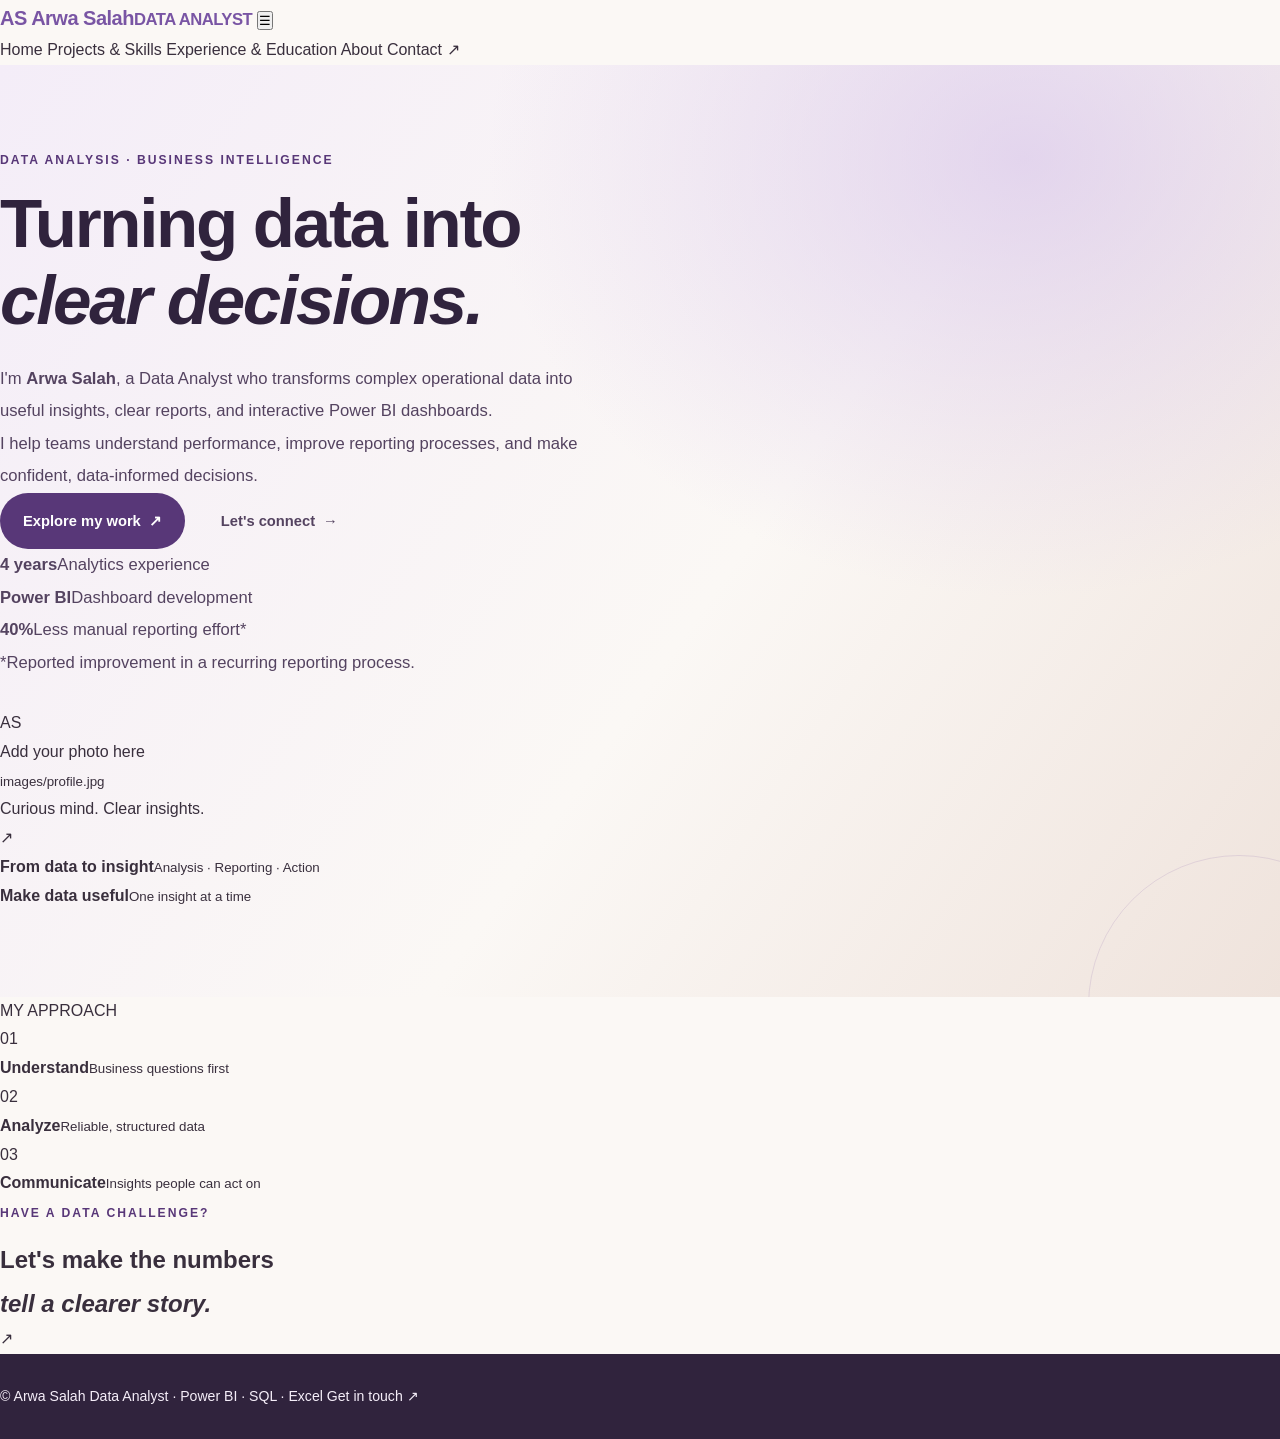
==== commit e8aa172a: "Update index.html" ====
--- a/index.html
+++ b/index.html
@@ -1,189 +1,94 @@
-
-<!DOCTYPE html>
+<!doctype html>
 <html lang="en">
 <head>
-  <meta charset="UTF-8">
-  <meta name="viewport" content="width=device-width, initial-scale=1.0">
-  <meta name="description" content="Arwa Salah — Data Analyst specializing in Power BI, SQL, Excel, data quality, and business intelligence reporting.">
-  <title>Arwa Salah | Data Analyst & BI</title>
-  <link rel="stylesheet" href="styles.css">
+<meta charset="utf-8">
+<meta name="viewport" content="width=device-width,initial-scale=1">
+<meta name="description" content="Arwa Salah — Data Analyst specializing in Power BI, SQL, Excel, and operational reporting.">
+<title>Arwa Salah | Data Analyst</title>
+<link rel="preconnect" href="https://fonts.googleapis.com">
+<link rel="preconnect" href="https://fonts.gstatic.com" crossorigin>
+<link href="https://fonts.googleapis.com/css2?family=DM+Sans:wght@400;500;600;700&family=Playfair+Display:wght@600;700&display=swap" rel="stylesheet">
+<link rel="stylesheet" href="styles.css">
+<script defer src="script.js"></script>
 </head>
 <body>
+<div class="ambient ambient-one"></div>
+<div class="ambient ambient-two"></div>
+<header class="site-header">
+  <a class="brand" href="index.html">
+    <span class="brand-mark">AS</span>
+    <span>Arwa Salah<small>DATA ANALYST</small></span>
+  </a>
+  <button class="menu-toggle" aria-label="Toggle navigation" aria-expanded="false">☰</button>
+  <nav class="nav">
+    <a class="active" href="index.html">Home</a>
+    <a href="projects.html">Projects & Skills</a>
+    <a href="experience.html">Experience & Education</a>
+    <a href="about.html">About</a>
+    <a class="nav-contact" href="contact.html">Contact <span>↗</span></a>
+  </nav>
+</header>
 
-  <nav class="navbar">
-    <div class="container nav-inner">
-      <a class="brand" href="index.html">ARWA<span>.</span></a>
-      <ul class="nav-links">
-        <li><a class="active" href="index.html">Home</a></li>
-        <li><a href="projects.html">Projects</a></li>
-        <li><a href="experience.html">Experience</a></li>
-        <li><a href="about.html">About & Skills</a></li>
-        <li><a class="nav-cta" href="contact.html">Contact</a></li>
-      </ul>
+<main>
+<section class="hero page-wrap">
+  <div class="hero-copy reveal">
+    <p class="eyebrow"><span class="eyebrow-dot"></span> DATA ANALYSIS · BUSINESS INTELLIGENCE</p>
+    <h1>Turning data into<br><em>clear decisions.</em></h1>
+    <p class="hero-intro">I'm <strong>Arwa Salah</strong>, a Data Analyst who transforms complex operational data into useful insights, clear reports, and interactive Power BI dashboards.</p>
+    <p class="hero-support">I help teams understand performance, improve reporting processes, and make confident, data-informed decisions.</p>
+    <div class="hero-actions">
+      <a class="button button-primary" href="projects.html">Explore my work <span>↗</span></a>
+      <a class="button button-quiet" href="contact.html">Let's connect <span>→</span></a>
     </div>
-  </nav>
+    <div class="hero-proof">
+      <div><strong>4 years</strong><span>Analytics experience</span></div>
+      <div><strong>Power BI</strong><span>Dashboard development</span></div>
+      <div><strong>40%</strong><span>Less manual reporting effort*</span></div>
+    </div>
+    <p class="tiny-note">*Reported improvement in a recurring reporting process.</p>
+  </div>
+  <div class="hero-visual reveal">
+    <div class="portrait-frame">
+      <div class="portrait-placeholder">
+        <div class="portrait-monogram">AS</div>
+        <p>Add your photo here</p>
+        <small>images/profile.jpg</small>
+      </div>
+      <div class="portrait-caption"><span class="caption-dot"></span><span>Curious mind. Clear insights.</span></div>
+    </div>
+    <div class="floating-note note-top">
+      <span class="note-icon">↗</span>
+      <div><strong>From data to insight</strong><small>Analysis · Reporting · Action</small></div>
+    </div>
+    <div class="floating-note note-bottom">
+      <span class="mini-chart"><i></i><i></i><i></i><i></i><i></i></span>
+      <div><strong>Make data useful</strong><small>One insight at a time</small></div>
+    </div>
+    <span class="orbit orbit-a"></span>
+    <span class="orbit orbit-b"></span>
+  </div>
+</section>
 
-  <header class="hero">
-    <div class="container hero-grid">
-      <div>
-        <p class="eyebrow">Data Analytics · Business Intelligence</p>
-        <h1>Turning data into <span>meaningful decisions.</span></h1>
-        <p class="hero-copy">
-          I'm Arwa Salah, a Data Analyst with around four years of
-          experience transforming operational data into clear reports,
-          Power BI dashboards, and actionable business insights.
-          I work with Power BI, SQL, Excel, and Power Query to improve
-          reporting, data quality, and operational visibility.
-        </p>
-        <div class="hero-actions">
-          <a class="button button-primary" href="projects.html">Explore My Work ↗</a>
-          <a class="button button-outline" href="contact.html">Get in Touch</a>
-        </div>
-      </div>
+<section class="home-strip page-wrap reveal">
+  <div class="strip-label">MY APPROACH</div>
+  <div class="strip-item"><span>01</span><div><strong>Understand</strong><small>Business questions first</small></div></div>
+  <div class="strip-item"><span>02</span><div><strong>Analyze</strong><small>Reliable, structured data</small></div></div>
+  <div class="strip-item"><span>03</span><div><strong>Communicate</strong><small>Insights people can act on</small></div></div>
+</section>
 
-      <div class="profile-frame">
-        <img
-          src="images/profile.jpg"
-          alt="Arwa Salah"
-          onerror="this.style.display='none'; this.nextElementSibling.style.display='block';"
-        >
-        <div class="profile-placeholder" style="display:none;">
-          Add your photo to<br>
-          <strong>images/profile.jpg</strong>
-        </div>
-      </div>
-    </div>
-  </header>
+<section class="closing-cta page-wrap reveal">
+  <div>
+    <p class="eyebrow">HAVE A DATA CHALLENGE?</p>
+    <h2>Let's make the numbers<br><em>tell a clearer story.</em></h2>
+  </div>
+  <a class="round-link" href="contact.html" aria-label="Contact Arwa">↗</a>
+</section>
+</main>
 
-  <main>
-    <section class="section">
-      <div class="container">
-        <div class="section-heading">
-          <p class="eyebrow">Professional Snapshot</p>
-          <h2>Data analysis with a focus on business impact.</h2>
-          <p>
-            My experience combines dashboard development, operational
-            reporting, data validation, and collaboration with stakeholders
-            to make business data more reliable and useful.
-          </p>
-        </div>
-
-        <div class="stats-grid">
-          <article class="stat-card">
-            <strong>~4 Years</strong>
-            <p>Professional data analysis experience</p>
-          </article>
-          <article class="stat-card">
-            <strong>40%</strong>
-            <p>Reported reduction in manual reporting effort</p>
-          </article>
-          <article class="stat-card">
-            <strong>Power BI</strong>
-            <p>Dashboards, KPIs, reporting, and data visualization</p>
-          </article>
-        </div>
-      </div>
-    </section>
-
-    <section class="section section-white">
-      <div class="container">
-        <div class="section-heading">
-          <p class="eyebrow">Featured Work</p>
-          <h2>From operational data to actionable insights.</h2>
-          <p>
-            Examples of reporting and analytics work based on my professional
-            experience. Project descriptions are summarized for this portfolio.
-          </p>
-        </div>
-
-        <div class="cards-grid">
-          <article class="card">
-            <p class="card-label">Business Intelligence</p>
-            <h3>Operational Performance Dashboard</h3>
-            <p>
-              Developed Power BI reporting to monitor tasks, workload,
-              resource allocation, and project performance across teams.
-            </p>
-            <ul class="tags">
-              <li>Power BI</li><li>Power Query</li><li>KPIs</li>
-            </ul>
-          </article>
-
-          <article class="card">
-            <p class="card-label">Data Quality</p>
-            <h3>Time-Logging & Data Validation</h3>
-            <p>
-              Standardized time-logging practices and introduced recurring
-              reviews to improve data completeness and consistency.
-            </p>
-            <ul class="tags">
-              <li>Data Validation</li><li>Jira</li><li>Reporting</li>
-            </ul>
-          </article>
-
-          <article class="card">
-            <p class="card-label">Finance & Reporting</p>
-            <h3>Invoices & Expense Reporting</h3>
-            <p>
-              Prepared and reviewed monthly invoices and developed reporting
-              to improve visibility into company expenses.
-            </p>
-            <ul class="tags">
-              <li>Excel</li><li>Power BI</li><li>Financial Reporting</li>
-            </ul>
-          </article>
-
-          <article class="card">
-            <p class="card-label">Analytics</p>
-            <h3>Project Time & Resource Analysis</h3>
-            <p>
-              Analyzed project activity and time data to support management
-              reporting and improve visibility into resource utilization.
-            </p>
-            <ul class="tags">
-              <li>SQL</li><li>Power BI</li><li>Jira</li>
-            </ul>
-          </article>
-        </div>
-
-        <p style="margin-top:28px;">
-          <a class="button button-dark" href="projects.html">View Project Details ↗</a>
-        </p>
-      </div>
-    </section>
-
-    <section class="section">
-      <div class="container">
-        <div class="section-heading">
-          <p class="eyebrow">Core Skills</p>
-          <h2>The tools behind the analysis.</h2>
-        </div>
-        <ul class="tags">
-          <li>Power BI</li>
-          <li>SQL</li>
-          <li>Excel</li>
-          <li>Power Query</li>
-          <li>DAX</li>
-          <li>Data Cleaning</li>
-          <li>Data Visualization</li>
-          <li>Dashboard Development</li>
-          <li>Reporting Automation</li>
-          <li>Data Quality</li>
-        </ul>
-      </div>
-    </section>
-  </main>
-
-  <footer class="footer">
-    <div class="container footer-inner">
-      <p>© 2026 Arwa Salah · Data Analyst & BI</p>
-      <div class="footer-links">
-        <a href="mailto:arwasalah111996@gmail.com">Email</a>
-        <a href="https://www.linkedin.com/in/arwa-salah-63a6a9227/" target="_blank" rel="noopener noreferrer">LinkedIn ↗</a>
-        <a href="about.html">Skills</a>
-      </div>
-    </div>
-  </footer>
-
+<footer class="footer">
+  <span>© <span id="year"></span> Arwa Salah</span>
+  <span>Data Analyst · Power BI · SQL · Excel</span>
+  <a href="contact.html">Get in touch ↗</a>
+</footer>
 </body>
 </html>
--- a/styles.css
+++ b/styles.css
@@ -1,848 +1,778 @@
-
-/* =========================
-   Global Styles
-========================= */
 
 :root {
-    --background: #0b0d12;
-    --surface: #121620;
-    --surface-light: #191f2c;
-    --text: #f3f5fa;
-    --muted: #a0a8b9;
-    --accent: #b5f36d;
-    --accent-dark: #17230e;
-    --border: #272e3b;
+  --ink: #30233d;
+  --ink-soft: #544360;
+  --purple: #7955a4;
+  --purple-deep: #583778;
+  --lavender: #e8def3;
+  --lavender-light: #f3edf8;
+  --cream: #fbf8f5;
+  --white: #ffffff;
+  --brown: #9b7869;
+  --brown-light: #eee2da;
+  --text: #392f3d;
+  --muted: #786f7d;
+  --line: #e9e0ec;
+  --shadow: 0 18px 50px rgba(62, 40, 80, 0.09);
+  --radius: 22px;
+  --max-width: 1160px;
 }
 
 * {
-    margin: 0;
-    padding: 0;
-    box-sizing: border-box;
-    scroll-behavior: smooth;
+  box-sizing: border-box;
+  margin: 0;
+  padding: 0;
+}
+
+html {
+  scroll-behavior: smooth;
+  scroll-padding-top: 100px;
 }
 
 body {
-    font-family: "Inter", sans-serif;
-    background: var(--background);
-    color: var(--text);
-    line-height: 1.7;
+  background: var(--cream);
+  color: var(--text);
+  font-family: "Segoe UI", Arial, sans-serif;
+  font-size: 16px;
+  line-height: 1.8;
+  -webkit-font-smoothing: antialiased;
 }
 
 a {
-    color: inherit;
-    text-decoration: none;
-}
-
-section {
-    scroll-margin-top: 90px;
-}
+  color: inherit;
+  text-decoration: none;
+}
+
+img {
+  display: block;
+  max-width: 100%;
+}
+
+.container {
+  width: min(var(--max-width), calc(100% - 48px));
+  margin-inline: auto;
+}
+
+/* NAVIGATION */
+
+.navbar {
+  position: sticky;
+  top: 0;
+  z-index: 100;
+  background: rgba(251, 248, 245, 0.93);
+  backdrop-filter: blur(16px);
+  border-bottom: 1px solid rgba(121, 85, 164, 0.12);
+}
+
+.nav-inner {
+  min-height: 78px;
+  display: flex;
+  align-items: center;
+  justify-content: space-between;
+  gap: 25px;
+}
+
+.brand {
+  color: var(--ink);
+  font-size: 1.25rem;
+  font-weight: 800;
+  letter-spacing: -0.5px;
+  white-space: nowrap;
+}
+
+.brand span {
+  color: var(--purple);
+}
+
+.nav-links {
+  display: flex;
+  align-items: center;
+  gap: 25px;
+  list-style: none;
+}
+
+.nav-links a {
+  position: relative;
+  color: var(--muted);
+  font-size: 0.9rem;
+  font-weight: 600;
+  transition: color 0.25s ease;
+}
+
+.nav-links a:not(.nav-cta)::after {
+  content: "";
+  position: absolute;
+  left: 0;
+  bottom: -7px;
+  width: 0;
+  height: 2px;
+  background: var(--purple);
+  transition: width 0.25s ease;
+}
+
+.nav-links a:hover,
+.nav-links a.active {
+  color: var(--purple-deep);
+}
+
+.nav-links a:hover::after,
+.nav-links a.active::after {
+  width: 100%;
+}
+
+.nav-links .nav-cta {
+  padding: 10px 19px;
+  border-radius: 999px;
+  background: var(--purple-deep);
+  color: white;
+  transition: background 0.25s ease, transform 0.25s ease;
+}
+
+.nav-links .nav-cta:hover {
+  background: var(--purple);
+  transform: translateY(-2px);
+}
+
+/* HOME HERO */
+
+.hero {
+  position: relative;
+  overflow: hidden;
+  padding: 78px 0 86px;
+  background:
+    radial-gradient(ellipse at 80% 10%, rgba(214, 194, 233, 0.65), transparent 37%),
+    linear-gradient(125deg, #f4edf8 0%, #fbf8f5 56%, #efe3dc 100%);
+}
+
+.hero::before {
+  content: "";
+  position: absolute;
+  width: 300px;
+  height: 300px;
+  border: 1px solid rgba(121, 85, 164, 0.15);
+  border-radius: 50%;
+  right: -110px;
+  bottom: -160px;
+}
+
+.hero-grid {
+  position: relative;
+  display: grid;
+  grid-template-columns: minmax(0, 1.35fr) minmax(250px, 0.65fr);
+  align-items: center;
+  gap: 65px;
+}
+
+.eyebrow {
+  display: inline-block;
+  margin-bottom: 16px;
+  color: var(--purple-deep);
+  font-size: 0.76rem;
+  font-weight: 800;
+  letter-spacing: 2px;
+  line-height: 1.5;
+  text-transform: uppercase;
+}
+
+.hero h1 {
+  max-width: 720px;
+  margin-bottom: 23px;
+  color: var(--ink);
+  font-size: clamp(2.8rem, 5.4vw, 4.8rem);
+  font-weight: 750;
+  line-height: 1.12;
+  letter-spacing: -2.3px;
+}
+
+.hero h1 span {
+  color: var(--purple);
+}
+
+.hero-copy {
+  max-width: 620px;
+  margin-bottom: 30px;
+  color: var(--ink-soft);
+  font-size: 1.04rem;
+  line-height: 1.95;
+}
+
+.hero-actions {
+  display: flex;
+  flex-wrap: wrap;
+  gap: 13px;
+}
+
+/* PROFILE IMAGE: FIXED SIZE */
+
+.profile-frame {
+  position: relative;
+  width: 100%;
+  max-width: 285px;
+  height: 350px;
+  justify-self: center;
+  overflow: hidden;
+  padding: 7px;
+  border: 1px solid rgba(121, 85, 164, 0.24);
+  border-radius: 48% 48% 25px 25px;
+  background: rgba(255, 255, 255, 0.65);
+  box-shadow: 0 25px 65px rgba(74, 48, 96, 0.17);
+  transition: transform 0.35s ease, box-shadow 0.35s ease;
+}
+
+.profile-frame:hover {
+  transform: translateY(-6px) rotate(1deg);
+  box-shadow: 0 32px 75px rgba(74, 48, 96, 0.23);
+}
+
+.profile-frame img {
+  width: 100%;
+  height: 100%;
+  border-radius: 45% 45% 19px 19px;
+  object-fit: cover;
+  object-position: center 35%;
+}
+
+.profile-placeholder {
+  width: 100%;
+  height: 100%;
+  align-content: center;
+  padding: 25px;
+  border-radius: 45% 45% 19px 19px;
+  background: var(--lavender-light);
+  color: var(--ink-soft);
+  text-align: center;
+  font-size: 0.9rem;
+}
+
+/* BUTTONS */
+
+.button {
+  display: inline-flex;
+  align-items: center;
+  justify-content: center;
+  gap: 8px;
+  padding: 13px 22px;
+  border: 1px solid transparent;
+  border-radius: 999px;
+  font: inherit;
+  font-size: 0.92rem;
+  font-weight: 700;
+  transition:
+    transform 0.25s ease,
+    box-shadow 0.25s ease,
+    background 0.25s ease;
+}
+
+.button:hover {
+  transform: translateY(-3px);
+  box-shadow: 0 10px 24px rgba(74, 48, 96, 0.16);
+}
+
+.button-primary {
+  background: var(--purple-deep);
+  color: var(--white);
+}
+
+.button-primary:hover,
+.button-dark:hover {
+  background: var(--purple);
+}
+
+.button-outline {
+  border-color: rgba(88, 55, 120, 0.3);
+  background: rgba(255, 255, 255, 0.6);
+  color: var(--purple-deep);
+}
+
+.button-dark {
+  background: var(--ink);
+  color: var(--white);
+}
+
+/* SECTION HEADINGS */
 
 .section {
-    padding: 110px 8%;
-}
-
-.highlight,
-.section-heading h2 span,
-.logo span {
-    color: var(--accent);
-}
-
-.eyebrow {
-    color: var(--accent);
-    font-size: 0.76rem;
-    font-weight: 700;
-    letter-spacing: 2.5px;
-    margin-bottom: 20px;
+  padding: 88px 0;
+}
+
+.section-white {
+  background: var(--white);
 }
 
 .section-heading {
-    margin-bottom: 50px;
+  max-width: 720px;
+  margin-bottom: 38px;
 }
 
 .section-heading h2,
-.contact-section h2 {
-    font-size: clamp(2.1rem, 4.5vw, 3.6rem);
-    line-height: 1.2;
-    letter-spacing: -1.8px;
-    font-weight: 700;
-}
-
-.section-description {
-    color: var(--muted);
-    margin-top: 20px;
-    max-width: 550px;
-}
-
-/* =========================
-   Navigation
-========================= */
-
-#navbar {
-    position: fixed;
-    top: 0;
-    left: 0;
+.page-heading h1 {
+  margin-bottom: 17px;
+  color: var(--ink);
+  font-size: clamp(2rem, 3.8vw, 3.15rem);
+  font-weight: 750;
+  line-height: 1.22;
+  letter-spacing: -1.3px;
+}
+
+.section-heading p:not(.eyebrow),
+.page-heading > p:not(.eyebrow) {
+  color: var(--muted);
+  font-size: 1rem;
+  line-height: 1.9;
+}
+
+/* STATS */
+
+.stats-grid {
+  display: grid;
+  grid-template-columns: repeat(3, minmax(0, 1fr));
+  gap: 20px;
+}
+
+.stat-card {
+  padding: 28px;
+  border: 1px solid var(--line);
+  border-radius: var(--radius);
+  background: var(--white);
+  box-shadow: 0 7px 24px rgba(62, 40, 80, 0.035);
+  transition: transform 0.25s ease, box-shadow 0.25s ease;
+}
+
+.stat-card:hover {
+  transform: translateY(-5px);
+  box-shadow: var(--shadow);
+}
+
+.stat-card strong {
+  display: block;
+  margin-bottom: 10px;
+  color: var(--purple-deep);
+  font-size: clamp(1.65rem, 3vw, 2.2rem);
+  line-height: 1.3;
+}
+
+.stat-card p {
+  color: var(--muted);
+  font-size: 0.92rem;
+}
+
+/* PROJECT CARDS */
+
+.cards-grid {
+  display: grid;
+  grid-template-columns: repeat(2, minmax(0, 1fr));
+  gap: 24px;
+}
+
+.card {
+  position: relative;
+  overflow: hidden;
+  padding: 30px;
+  border: 1px solid var(--line);
+  border-radius: var(--radius);
+  background: var(--white);
+  box-shadow: 0 6px 25px rgba(62, 40, 80, 0.035);
+  transition:
+    transform 0.28s ease,
+    box-shadow 0.28s ease,
+    border-color 0.28s ease;
+}
+
+.card::before {
+  content: "";
+  position: absolute;
+  top: 0;
+  left: 0;
+  width: 100%;
+  height: 4px;
+  background: linear-gradient(90deg, var(--purple), #c6a9d9, #d8bba8);
+  transform: scaleX(0);
+  transform-origin: left;
+  transition: transform 0.3s ease;
+}
+
+.card:hover {
+  transform: translateY(-6px);
+  border-color: #d8c6e6;
+  box-shadow: var(--shadow);
+}
+
+.card:hover::before {
+  transform: scaleX(1);
+}
+
+.card-label {
+  margin-bottom: 13px;
+  color: var(--purple);
+  font-size: 0.73rem;
+  font-weight: 800;
+  letter-spacing: 1.5px;
+  text-transform: uppercase;
+}
+
+.card h3 {
+  margin-bottom: 12px;
+  color: var(--ink);
+  font-size: 1.3rem;
+  font-weight: 750;
+  line-height: 1.45;
+}
+
+.card p {
+  margin-bottom: 17px;
+  color: var(--muted);
+  font-size: 0.94rem;
+  line-height: 1.85;
+}
+
+.card p strong {
+  color: var(--ink-soft);
+}
+
+/* TAGS */
+
+.tags {
+  display: flex;
+  flex-wrap: wrap;
+  gap: 9px;
+  list-style: none;
+}
+
+.tags li {
+  padding: 6px 12px;
+  border: 1px solid #e8ddef;
+  border-radius: 999px;
+  background: var(--lavender-light);
+  color: var(--purple-deep);
+  font-size: 0.79rem;
+  font-weight: 600;
+  transition: background 0.2s ease, transform 0.2s ease;
+}
+
+.tags li:hover {
+  transform: translateY(-2px);
+  background: var(--lavender);
+}
+
+/* INTERNAL PAGE HEADERS */
+
+.page-header {
+  padding: 76px 0 55px;
+  background:
+    radial-gradient(ellipse at 85% 0%, rgba(220, 204, 235, 0.55), transparent 40%),
+    linear-gradient(120deg, var(--lavender-light), var(--cream) 75%);
+  border-bottom: 1px solid var(--line);
+}
+
+.page-heading {
+  max-width: 780px;
+}
+
+.content-section {
+  padding: 48px 0 88px;
+}
+
+/* EXPERIENCE TIMELINE */
+
+.timeline {
+  display: grid;
+  gap: 26px;
+  margin-left: 10px;
+  padding-left: 30px;
+  border-left: 2px solid #dfd0e9;
+}
+
+.timeline-item {
+  position: relative;
+  padding: 30px;
+  border: 1px solid var(--line);
+  border-radius: var(--radius);
+  background: var(--white);
+  transition: box-shadow 0.25s ease, transform 0.25s ease;
+}
+
+.timeline-item:hover {
+  transform: translateX(4px);
+  box-shadow: var(--shadow);
+}
+
+.timeline-item::before {
+  content: "";
+  position: absolute;
+  top: 35px;
+  left: -39px;
+  width: 13px;
+  height: 13px;
+  border: 4px solid var(--cream);
+  border-radius: 50%;
+  background: var(--purple);
+  box-shadow: 0 0 0 2px #dfd0e9;
+}
+
+.timeline-date {
+  margin-bottom: 9px;
+  color: var(--purple);
+  font-size: 0.79rem;
+  font-weight: 800;
+  letter-spacing: 0.8px;
+}
+
+.timeline-item h3 {
+  margin-bottom: 5px;
+  color: var(--ink);
+  font-size: 1.45rem;
+  line-height: 1.4;
+}
+
+.timeline-item h4 {
+  margin-bottom: 18px;
+  color: var(--brown);
+  font-size: 0.94rem;
+  font-weight: 600;
+}
+
+.timeline-item ul {
+  padding-left: 21px;
+  color: var(--muted);
+}
+
+.timeline-item li {
+  margin-bottom: 10px;
+  padding-left: 3px;
+}
+
+/* SKILLS */
+
+.skills-grid {
+  display: grid;
+  grid-template-columns: repeat(2, minmax(0, 1fr));
+  gap: 22px;
+}
+
+.skill-panel {
+  padding: 28px;
+  border: 1px solid var(--line);
+  border-radius: var(--radius);
+  background: var(--white);
+  transition: transform 0.25s ease, box-shadow 0.25s ease;
+}
+
+.skill-panel:hover {
+  transform: translateY(-4px);
+  box-shadow: var(--shadow);
+}
+
+.skill-panel h3 {
+  margin-bottom: 19px;
+  color: var(--ink);
+  font-size: 1.15rem;
+}
+
+.skill-panel .tags li {
+  padding: 8px 13px;
+  font-size: 0.82rem;
+}
+
+.skill-panel p {
+  color: var(--muted);
+  font-size: 0.92rem;
+}
+
+/* CONTACT */
+
+.contact-grid {
+  display: grid;
+  grid-template-columns: 0.9fr 1.1fr;
+  gap: 25px;
+}
+
+.contact-card {
+  display: flex;
+  flex-direction: column;
+  align-items: flex-start;
+  gap: 14px;
+  padding: 32px;
+  overflow-wrap: anywhere;
+  border: 1px solid var(--line);
+  border-radius: var(--radius);
+  background: var(--white);
+  transition: box-shadow 0.25s ease;
+}
+
+.contact-card:hover {
+  box-shadow: var(--shadow);
+}
+
+.contact-card h2 {
+  color: var(--ink);
+  font-size: 1.45rem;
+  line-height: 1.4;
+}
+
+.contact-card p {
+  color: var(--muted);
+  font-size: 0.95rem;
+}
+
+.contact-card a:not(.button) {
+  color: var(--purple);
+  font-weight: 600;
+}
+
+.contact-card a:not(.button):hover {
+  color: var(--purple-deep);
+  text-decoration: underline;
+}
+
+/* FOOTER */
+
+.footer {
+  padding: 30px 0;
+  background: #30233d;
+  color: #f5eef9;
+  font-size: 0.88rem;
+}
+
+.footer-inner {
+  display: flex;
+  justify-content: space-between;
+  align-items: center;
+  flex-wrap: wrap;
+  gap: 18px;
+}
+
+.footer-links {
+  display: flex;
+  flex-wrap: wrap;
+  gap: 20px;
+}
+
+.footer-links a {
+  color: #e0d1ec;
+  transition: color 0.2s ease;
+}
+
+.footer-links a:hover {
+  color: white;
+}
+
+/* RESPONSIVE LAYOUT */
+
+@media (max-width: 900px) {
+  .hero-grid {
+    grid-template-columns: minmax(0, 1fr) 250px;
+    gap: 35px;
+  }
+
+  .profile-frame {
+    max-width: 245px;
+    height: 315px;
+  }
+
+  .nav-links {
+    gap: 16px;
+  }
+
+  .nav-links a {
+    font-size: 0.84rem;
+  }
+}
+
+@media (max-width: 720px) {
+  .nav-inner {
+    padding: 15px 0;
+    align-items: flex-start;
+    flex-direction: column;
+    gap: 12px;
+  }
+
+  .nav-links {
     width: 100%;
-    z-index: 1000;
-    min-height: 76px;
-    padding: 18px 8%;
-    display: flex;
-    justify-content: space-between;
-    align-items: center;
-    gap: 24px;
-    background: rgba(11, 13, 18, 0.94);
-    border-bottom: 1px solid rgba(255, 255, 255, 0.06);
-    backdrop-filter: blur(16px);
-}
-
-.logo {
-    font-size: 1.7rem;
-    font-weight: 800;
-    letter-spacing: -1px;
-}
-
-.nav-links {
-    display: flex;
-    align-items: center;
-    gap: 28px;
-}
-
-.nav-links a {
-    color: var(--muted);
-    font-size: 0.88rem;
-    transition: color 0.25s ease;
-}
-
-.nav-links a:hover {
-    color: var(--accent);
-}
-
-/* =========================
-   Welcome / Hero
-========================= */
-
-#welcome-section {
-    min-height: 100vh;
-    height: 100vh;
-    padding: 120px 8% 80px;
-    display: grid;
-    grid-template-columns: 1.2fr 0.8fr;
-    align-items: center;
-    gap: 50px;
-    position: relative;
-    overflow: hidden;
-    background:
-        radial-gradient(ellipse at 85% 45%, rgba(181, 243, 109, 0.09), transparent 38%),
-        var(--background);
-}
-
-.hero-content {
-    max-width: 720px;
-    z-index: 1;
-}
-
-.hero-content h1 {
-    font-size: clamp(2.8rem, 5.5vw, 5rem);
-    line-height: 1.12;
-    letter-spacing: -3px;
-    margin-bottom: 28px;
-}
-
-.hero-description {
-    color: var(--muted);
-    max-width: 560px;
-    font-size: 1rem;
-    line-height: 1.9;
-    margin-bottom: 30px;
-}
-
-.hero-buttons,
-.contact-links {
-    display: flex;
-    gap: 14px;
+    gap: 12px 18px;
     flex-wrap: wrap;
-}
-
-.btn {
-    min-height: 48px;
-    padding: 12px 22px;
-    display: inline-flex;
-    align-items: center;
-    justify-content: center;
-    border-radius: 7px;
-    font-weight: 600;
-    font-size: 0.88rem;
-    transition: transform 0.25s ease, background 0.25s ease;
-}
-
-.btn:hover {
-    transform: translateY(-3px);
-}
-
-.btn-primary {
-    background: var(--accent);
-    color: #10150b;
-}
-
-.btn-primary:hover {
-    background: #c8ff8b;
-}
-
-.btn-secondary {
-    border: 1px solid var(--border);
-    color: var(--text);
-    background: rgba(255, 255, 255, 0.02);
-}
-
-.btn-secondary:hover {
-    border-color: var(--accent);
-}
-
-.hero-tools {
-    display: flex;
-    flex-wrap: wrap;
-    gap: 10px;
-    margin-top: 35px;
-}
-
-.hero-tools span,
-.project-tags span {
-    color: var(--muted);
-    border: 1px solid var(--border);
-    padding: 5px 12px;
-    border-radius: 5px;
-    font-size: 0.76rem;
-}
-
-/* Hero illustration */
-
-.hero-visual {
-    position: relative;
-    width: 100%;
-    max-width: 450px;
-    justify-self: center;
-}
-
-.visual-card {
-    background: rgba(22, 27, 39, 0.96);
-    border: 1px solid #303949;
-    border-radius: 15px;
-    padding: 25px;
-    box-shadow: 0 30px 90px rgba(0, 0, 0, 0.35);
-    transform: rotate(2deg);
-}
-
-.card-top {
-    display: flex;
-    align-items: center;
-    gap: 9px;
-    color: var(--muted);
-    font-size: 0.68rem;
-    letter-spacing: 1.5px;
-    margin-bottom: 27px;
-}
-
-.status-dot {
-    width: 8px;
-    height: 8px;
-    background: var(--accent);
-    border-radius: 50%;
-}
-
-.chart-heading {
-    font-size: 1.15rem;
-    font-weight: 600;
-}
-
-.chart-subtitle {
-    font-size: 0.75rem;
-    color: var(--muted);
-    margin-top: 4px;
-}
-
-.chart-bars {
-    height: 170px;
-    margin-top: 25px;
-    display: flex;
-    align-items: end;
-    justify-content: space-around;
-    gap: 12px;
-    border-bottom: 1px solid var(--border);
-    background: repeating-linear-gradient(
-        to bottom,
-        transparent 0,
-        transparent 41px,
-        rgba(255, 255, 255, 0.05) 42px
-    );
-}
-
-.bar {
-    width: 10%;
-    background: #475a46;
-    border-radius: 5px 5px 0 0;
-    min-height: 10px;
-}
-
-.bar.active {
-    background: var(--accent);
-}
-
-.chart-labels {
-    display: flex;
-    justify-content: space-around;
-    color: var(--muted);
-    font-size: 0.65rem;
-    margin-top: 10px;
-}
-
-.visual-footer {
-    border-top: 1px solid var(--border);
-    margin-top: 25px;
-    padding-top: 16px;
-    display: flex;
-    justify-content: space-between;
-    color: var(--accent);
-    font-size: 0.72rem;
-    letter-spacing: 1px;
-}
-
-.floating-tag {
-    position: absolute;
-    background: #202737;
-    border: 1px solid #394354;
-    border-radius: 8px;
-    padding: 10px 16px;
-    font-size: 0.78rem;
-    box-shadow: 0 10px 30px rgba(0, 0, 0, 0.25);
-}
-
-.tag-one {
-    top: 15%;
-    left: -35px;
-    color: var(--accent);
-}
-
-.tag-two {
-    bottom: 10%;
-    right: -25px;
-}
-
-.scroll-indicator {
-    position: absolute;
-    bottom: 25px;
-    left: 8%;
-    display: flex;
-    align-items: center;
-    gap: 15px;
-    color: var(--muted);
-    font-size: 0.65rem;
-    letter-spacing: 2px;
-}
-
-/* =========================
-   About
-========================= */
-
-#about {
-    display: grid;
-    grid-template-columns: 1fr 1fr;
-    gap: 70px;
-    background: #0e1118;
-}
-
-#about .section-heading {
-    margin-bottom: 0;
-}
-
-.about-content > p {
-    color: var(--muted);
-    margin-bottom: 20px;
-    line-height: 1.95;
-}
-
-.about-stats {
-    display: flex;
+  }
+
+  .hero-grid {
+    grid-template-columns: 1fr;
     gap: 35px;
-    flex-wrap: wrap;
-    margin-top: 35px;
-    padding-top: 25px;
-    border-top: 1px solid var(--border);
-}
-
-.stat {
-    display: flex;
+  }
+
+  .hero-copy {
+    font-size: 0.98rem;
+  }
+
+  .profile-frame {
+    width: 230px;
+    max-width: 100%;
+    height: 290px;
+  }
+
+  .stats-grid {
+    grid-template-columns: 1fr;
+  }
+
+  .contact-grid {
+    grid-template-columns: 1fr;
+  }
+}
+
+@media (max-width: 560px) {
+  .container {
+    width: calc(100% - 32px);
+  }
+
+  .hero {
+    padding: 54px 0 62px;
+  }
+
+  .hero h1 {
+    font-size: clamp(2.5rem, 11vw, 3.4rem);
+    letter-spacing: -1.5px;
+  }
+
+  .section {
+    padding: 60px 0;
+  }
+
+  .cards-grid,
+  .skills-grid {
+    grid-template-columns: 1fr;
+  }
+
+  .page-header {
+    padding: 53px 0 38px;
+  }
+
+  .content-section {
+    padding: 32px 0 60px;
+  }
+
+  .card,
+  .timeline-item,
+  .skill-panel,
+  .contact-card {
+    padding: 22px;
+  }
+
+  .timeline {
+    padding-left: 22px;
+  }
+
+  .timeline-item::before {
+    left: -31px;
+  }
+
+  .footer-inner {
+    align-items: flex-start;
     flex-direction: column;
-}
-
-.stat strong {
-    font-size: 1.8rem;
-    color: var(--accent);
-}
-
-.stat span {
-    color: var(--muted);
-    font-size: 0.75rem;
-}
-
-/* =========================
-   Projects
-========================= */
-
-.projects-section {
-    background: var(--background);
-}
-
-.projects-grid {
-    display: grid;
-    grid-template-columns: repeat(2, minmax(0, 1fr));
-    gap: 28px;
-}
-
-.project-tile {
-    min-width: 0;
-    overflow: hidden;
-    background: var(--surface);
-    border: 1px solid var(--border);
-    border-radius: 12px;
-    transition: transform 0.3s ease, border-color 0.3s ease;
-}
-
-.project-tile:hover {
-    transform: translateY(-6px);
-    border-color: #59654b;
-}
-
-.project-visual {
-    height: 255px;
-    position: relative;
-    padding: 24px;
-    overflow: hidden;
-    display: flex;
-    flex-direction: column;
-    justify-content: center;
-}
-
-.visual-purple {
-    background: linear-gradient(135deg, #29203c, #171b2a);
-}
-
-.visual-blue {
-    background: linear-gradient(135deg, #182e42, #141b29);
-}
-
-.visual-green {
-    background: linear-gradient(135deg, #1b352d, #141b22);
-}
-
-.project-number {
-    position: absolute;
-    top: 20px;
-    left: 24px;
-    color: rgba(255, 255, 255, 0.65);
-    font-size: 0.68rem;
-    letter-spacing: 1.5px;
-}
-
-.visual-caption {
-    position: absolute;
-    bottom: 10px;
-    right: 15px;
-    color: rgba(255, 255, 255, 0.6);
-    font-size: 0.6rem;
-}
-
-.mini-dashboard {
-    background: rgba(12, 16, 25, 0.8);
-    border: 1px solid rgba(255, 255, 255, 0.1);
-    border-radius: 8px;
-    padding: 18px;
-    margin-top: 20px;
-}
-
-.mini-kpis {
-    display: flex;
-    justify-content: space-between;
-    gap: 15px;
-}
-
-.mini-kpis div {
-    display: flex;
-    flex-direction: column;
-}
-
-.mini-kpis small {
-    color: var(--muted);
-    font-size: 0.65rem;
-}
-
-.mini-kpis strong {
-    font-size: 1.25rem;
-    color: var(--accent);
-}
-
-.mini-chart {
-    display: flex;
-    align-items: end;
-    justify-content: space-around;
-    height: 75px;
-    gap: 12px;
-    margin-top: 20px;
-    border-bottom: 1px solid #3b4251;
-}
-
-.mini-chart i {
-    width: 12%;
-    background: #819c6a;
-    border-radius: 3px 3px 0 0;
-}
-
-.code-preview {
-    font-family: Consolas, monospace;
-    font-size: 0.82rem;
-    line-height: 2;
-    padding: 15px;
-    margin-top: 25px;
-    background: rgba(7, 12, 20, 0.65);
-    border: 1px solid rgba(255, 255, 255, 0.1);
-    border-radius: 8px;
-}
-
-.code-preview p span {
-    color: #a8d7ff;
-}
-
-.code-preview .indent {
-    padding-left: 18px;
-    color: #d3e0f2;
-}
-
-.code-result {
-    display: flex;
-    justify-content: space-between;
-    gap: 10px;
-    margin-top: 12px;
-    font-size: 0.6rem;
-    color: #b6e8c5;
-}
-
-.spreadsheet {
-    margin-top: 25px;
-    background: #f3f6f3;
-    color: #263b32;
-    border-radius: 5px;
-    padding: 10px;
-    font-size: 0.65rem;
-    overflow: hidden;
-}
-
-.spreadsheet > div {
-    display: grid;
-    grid-template-columns: 1.3fr 1fr 1fr;
-    gap: 6px;
-    padding: 7px 5px;
-    border-bottom: 1px solid #dce4dd;
-}
-
-.spreadsheet .sheet-header {
-    background: #d9e8d9;
-    font-weight: 700;
-}
-
-.spreadsheet .sheet-total {
-    background: #e1ecdf;
-    font-weight: 700;
-}
-
-.project-info {
-    padding: 25px;
-}
-
-.project-category {
-    color: var(--accent);
-    font-size: 0.68rem;
-    letter-spacing: 1.5px;
-    font-weight: 700;
-    margin-bottom: 10px;
-}
-
-.project-info h3 {
-    font-size: 1.25rem;
-    margin-bottom: 12px;
-}
-
-.project-info > p:not(.project-category) {
-    color: var(--muted);
-    font-size: 0.88rem;
-    line-height: 1.85;
-}
-
-.project-tags {
-    display: flex;
-    gap: 8px;
-    flex-wrap: wrap;
-    margin: 20px 0;
-}
-
-.project-tags span {
-    font-size: 0.67rem;
-}
-
-.project-link {
-    display: inline-block;
-    color: var(--accent);
-    font-size: 0.84rem;
-    font-weight: 600;
-    margin-top: 5px;
-}
-
-.project-link:hover {
-    text-decoration: underline;
-}
-
-.projects-note {
-    color: var(--muted);
-    font-size: 0.75rem;
-    margin-top: 25px;
-}
-
-/* =========================
-   Skills
-========================= */
-
-.skills-section {
-    background: #0e1118;
-}
-
-.skills-grid {
-    display: grid;
-    grid-template-columns: repeat(4, minmax(0, 1fr));
-    gap: 18px;
-}
-
-.skill-card {
-    padding: 26px 22px;
-    background: var(--surface);
-    border: 1px solid var(--border);
-    border-radius: 10px;
-    transition: border-color 0.25s ease, transform 0.25s ease;
-}
-
-.skill-card:hover {
-    border-color: var(--accent);
-    transform: translateY(-4px);
-}
-
-.skill-icon {
-    display: inline-flex;
-    align-items: center;
-    justify-content: center;
-    width: 43px;
-    height: 43px;
-    border-radius: 8px;
-    color: var(--accent);
-    background: #222c1b;
-    font-size: 1.3rem;
-    margin-bottom: 20px;
-}
-
-.skill-card h3 {
-    margin-bottom: 10px;
-    font-size: 1.05rem;
-}
-
-.skill-card p {
-    color: var(--muted);
-    font-size: 0.82rem;
-    line-height: 1.8;
-}
-
-/* =========================
-   Contact
-========================= */
-
-.contact-section {
-    padding: 110px 8%;
-    text-align: center;
-    background:
-        radial-gradient(ellipse at center top, rgba(181, 243, 109, 0.08), transparent 60%),
-        var(--background);
-}
-
-.contact-section h2 {
-    margin-bottom: 22px;
-}
-
-.contact-section > p:not(.eyebrow) {
-    max-width: 550px;
-    margin: 0 auto 30px;
-    color: var(--muted);
-}
-
-.contact-links {
-    justify-content: center;
-}
-
-/* =========================
-   Footer
-========================= */
-
-footer {
-    display: flex;
-    justify-content: space-between;
-    align-items: center;
-    gap: 20px;
-    padding: 25px 8%;
-    border-top: 1px solid var(--border);
-    background: #090b10;
-}
-
-footer p {
-    color: var(--muted);
-    font-size: 0.72rem;
-}
-
-/* =========================
-   Responsive Design
-========================= */
-
-@media (max-width: 1000px) {
-    #welcome-section {
-        grid-template-columns: 1fr 0.8fr;
-        gap: 25px;
-    }
-
-    .hero-content h1 {
-        font-size: clamp(2.7rem, 5vw, 4rem);
-    }
-
-    .hero-visual {
-        max-width: 360px;
-    }
-
-    .skills-grid {
-        grid-template-columns: repeat(2, minmax(0, 1fr));
-    }
-
-    #about {
-        gap: 35px;
-    }
-}
-
-@media (max-width: 700px) {
-    #navbar {
-        padding: 12px 5%;
-        min-height: 70px;
-        flex-direction: column;
-        gap: 4px;
-    }
-
-    .logo {
-        font-size: 1.4rem;
-    }
-
-    .nav-links {
-        width: 100%;
-        justify-content: center;
-        gap: 17px;
-        flex-wrap: wrap;
-    }
-
-    .nav-links a {
-        font-size: 0.75rem;
-    }
-
-    section {
-        scroll-margin-top: 105px;
-    }
-
-    #welcome-section {
-        height: auto;
-        min-height: 100vh;
-        padding: 150px 6% 85px;
-        grid-template-columns: 1fr;
-        gap: 45px;
-    }
-
-    .hero-content h1 {
-        font-size: clamp(2.7rem, 11vw, 4rem);
-        letter-spacing: -2px;
-    }
-
-    .hero-description {
-        font-size: 0.9rem;
-    }
-
-    .hero-visual {
-        width: 90%;
-        max-width: 390px;
-        margin-bottom: 15px;
-    }
-
-    .visual-card {
-        padding: 20px;
-    }
-
-    .scroll-indicator {
-        left: 6%;
-        bottom: 20px;
-    }
-
-    .section {
-        padding: 80px 6%;
-    }
-
-    #about {
-        grid-template-columns: 1fr;
-        gap: 30px;
-    }
-
-    .projects-grid {
-        grid-template-columns: 1fr;
-    }
-
-    .project-visual {
-        height: 235px;
-    }
-
-    .skills-grid {
-        grid-template-columns: 1fr 1fr;
-    }
-
-    .contact-section {
-        padding: 80px 6%;
-    }
-
-    footer {
-        padding: 25px 6%;
-        flex-direction: column;
-        text-align: center;
-        gap: 10px;
-    }
-}
-
-@media (max-width: 400px) {
-    .nav-links {
-        gap: 11px;
-    }
-
-    .nav-links a {
-        font-size: 0.69rem;
-    }
-
-    .skills-grid {
-        grid-template-columns: 1fr;
-    }
-
-    .hero-buttons .btn,
-    .contact-links .btn {
-        width: 100%;
-    }
-
-    .about-stats {
-        gap: 20px;
-    }
-
-    .floating-tag {
-        font-size: 0.68rem;
-        padding: 8px 10px;
-    }
-}
+  }
+}
+
+@media (prefers-reduced-motion: reduce) {
+  *,
+  *::before,
+  *::after {
+    scroll-behavior: auto !important;
+    transition-duration: 0.01ms !important;
+  }
+} 
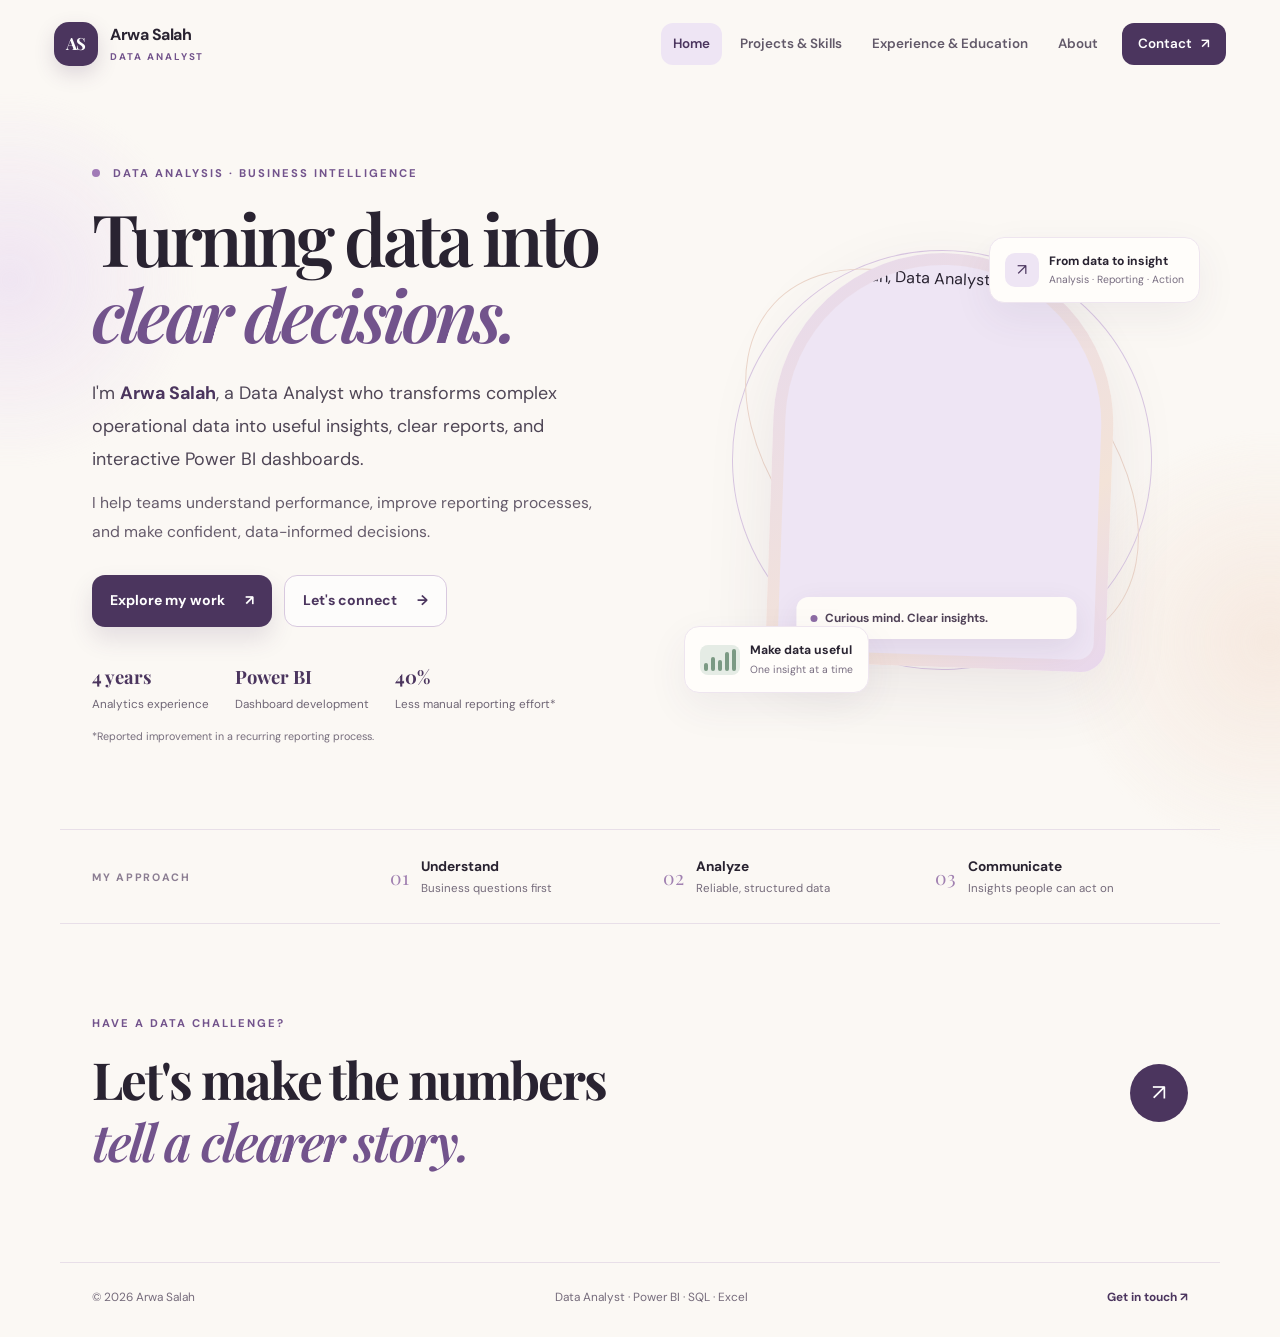
==== commit 17ea4678: "Add files via upload" ====
--- a/index.html
+++ b/index.html
@@ -1,94 +1,16 @@
 <!doctype html>
 <html lang="en">
 <head>
-<meta charset="utf-8">
-<meta name="viewport" content="width=device-width,initial-scale=1">
+<meta charset="utf-8"><meta name="viewport" content="width=device-width,initial-scale=1">
 <meta name="description" content="Arwa Salah — Data Analyst specializing in Power BI, SQL, Excel, and operational reporting.">
-<title>Arwa Salah | Data Analyst</title>
-<link rel="preconnect" href="https://fonts.googleapis.com">
-<link rel="preconnect" href="https://fonts.gstatic.com" crossorigin>
-<link href="https://fonts.googleapis.com/css2?family=DM+Sans:wght@400;500;600;700&family=Playfair+Display:wght@600;700&display=swap" rel="stylesheet">
-<link rel="stylesheet" href="styles.css">
-<script defer src="script.js"></script>
-</head>
-<body>
-<div class="ambient ambient-one"></div>
-<div class="ambient ambient-two"></div>
-<header class="site-header">
-  <a class="brand" href="index.html">
-    <span class="brand-mark">AS</span>
-    <span>Arwa Salah<small>DATA ANALYST</small></span>
-  </a>
-  <button class="menu-toggle" aria-label="Toggle navigation" aria-expanded="false">☰</button>
-  <nav class="nav">
-    <a class="active" href="index.html">Home</a>
-    <a href="projects.html">Projects & Skills</a>
-    <a href="experience.html">Experience & Education</a>
-    <a href="about.html">About</a>
-    <a class="nav-contact" href="contact.html">Contact <span>↗</span></a>
-  </nav>
-</header>
-
+<title>Arwa Salah | Data Analyst</title><link rel="preconnect" href="https://fonts.googleapis.com"><link rel="preconnect" href="https://fonts.gstatic.com" crossorigin><link href="https://fonts.googleapis.com/css2?family=DM+Sans:wght@400;500;600;700&family=Playfair+Display:wght@600;700&display=swap" rel="stylesheet"><link rel="stylesheet" href="styles.css"><script defer src="script.js"></script>
+</head><body>
+<div class="ambient ambient-one"></div><div class="ambient ambient-two"></div>
+<header class="site-header"><a class="brand" href="index.html"><span class="brand-mark">AS</span><span>Arwa Salah<small>DATA ANALYST</small></span></a><button class="menu-toggle" aria-label="Toggle navigation" aria-expanded="false">☰</button><nav class="nav"><a class="active" href="index.html">Home</a><a href="projects.html">Projects & Skills</a><a href="experience.html">Experience & Education</a><a href="about.html">About</a><a class="nav-contact" href="contact.html">Contact <span>↗</span></a></nav></header>
 <main>
-<section class="hero page-wrap">
-  <div class="hero-copy reveal">
-    <p class="eyebrow"><span class="eyebrow-dot"></span> DATA ANALYSIS · BUSINESS INTELLIGENCE</p>
-    <h1>Turning data into<br><em>clear decisions.</em></h1>
-    <p class="hero-intro">I'm <strong>Arwa Salah</strong>, a Data Analyst who transforms complex operational data into useful insights, clear reports, and interactive Power BI dashboards.</p>
-    <p class="hero-support">I help teams understand performance, improve reporting processes, and make confident, data-informed decisions.</p>
-    <div class="hero-actions">
-      <a class="button button-primary" href="projects.html">Explore my work <span>↗</span></a>
-      <a class="button button-quiet" href="contact.html">Let's connect <span>→</span></a>
-    </div>
-    <div class="hero-proof">
-      <div><strong>4 years</strong><span>Analytics experience</span></div>
-      <div><strong>Power BI</strong><span>Dashboard development</span></div>
-      <div><strong>40%</strong><span>Less manual reporting effort*</span></div>
-    </div>
-    <p class="tiny-note">*Reported improvement in a recurring reporting process.</p>
-  </div>
-  <div class="hero-visual reveal">
-    <div class="portrait-frame">
-      <div class="portrait-placeholder">
-        <div class="portrait-monogram">AS</div>
-        <p>Add your photo here</p>
-        <small>images/profile.jpg</small>
-      </div>
-      <div class="portrait-caption"><span class="caption-dot"></span><span>Curious mind. Clear insights.</span></div>
-    </div>
-    <div class="floating-note note-top">
-      <span class="note-icon">↗</span>
-      <div><strong>From data to insight</strong><small>Analysis · Reporting · Action</small></div>
-    </div>
-    <div class="floating-note note-bottom">
-      <span class="mini-chart"><i></i><i></i><i></i><i></i><i></i></span>
-      <div><strong>Make data useful</strong><small>One insight at a time</small></div>
-    </div>
-    <span class="orbit orbit-a"></span>
-    <span class="orbit orbit-b"></span>
-  </div>
-</section>
-
-<section class="home-strip page-wrap reveal">
-  <div class="strip-label">MY APPROACH</div>
-  <div class="strip-item"><span>01</span><div><strong>Understand</strong><small>Business questions first</small></div></div>
-  <div class="strip-item"><span>02</span><div><strong>Analyze</strong><small>Reliable, structured data</small></div></div>
-  <div class="strip-item"><span>03</span><div><strong>Communicate</strong><small>Insights people can act on</small></div></div>
-</section>
-
-<section class="closing-cta page-wrap reveal">
-  <div>
-    <p class="eyebrow">HAVE A DATA CHALLENGE?</p>
-    <h2>Let's make the numbers<br><em>tell a clearer story.</em></h2>
-  </div>
-  <a class="round-link" href="contact.html" aria-label="Contact Arwa">↗</a>
-</section>
-</main>
-
-<footer class="footer">
-  <span>© <span id="year"></span> Arwa Salah</span>
-  <span>Data Analyst · Power BI · SQL · Excel</span>
-  <a href="contact.html">Get in touch ↗</a>
-</footer>
-</body>
-</html>
+<section class="hero page-wrap"><div class="hero-copy reveal"><p class="eyebrow"><span class="eyebrow-dot"></span> DATA ANALYSIS · BUSINESS INTELLIGENCE</p><h1>Turning data into<br><em>clear decisions.</em></h1><p class="hero-intro">I'm <strong>Arwa Salah</strong>, a Data Analyst who transforms complex operational data into useful insights, clear reports, and interactive Power BI dashboards.</p><p class="hero-support">I help teams understand performance, improve reporting processes, and make confident, data-informed decisions.</p><div class="hero-actions"><a class="button button-primary" href="projects.html">Explore my work <span>↗</span></a><a class="button button-quiet" href="contact.html">Let's connect <span>→</span></a></div><div class="hero-proof"><div><strong>4 years</strong><span>Analytics experience</span></div><div><strong>Power BI</strong><span>Dashboard development</span></div><div><strong>40%</strong><span>Less manual reporting effort*</span></div></div><p class="tiny-note">*Reported improvement in a recurring reporting process.</p></div>
+<div class="hero-visual reveal"><div class="portrait-frame"><img class="portrait-photo" src="profile.jpg" alt="Arwa Salah, Data Analyst"><div class="portrait-caption"><span class="caption-dot"></span><span>Curious mind. Clear insights.</span></div></div><div class="floating-note note-top"><span class="note-icon">↗</span><div><strong>From data to insight</strong><small>Analysis · Reporting · Action</small></div></div><div class="floating-note note-bottom"><span class="mini-chart"><i></i><i></i><i></i><i></i><i></i></span><div><strong>Make data useful</strong><small>One insight at a time</small></div></div><span class="orbit orbit-a"></span><span class="orbit orbit-b"></span></div></section>
+<section class="home-strip page-wrap reveal"><div class="strip-label">MY APPROACH</div><div class="strip-item"><span>01</span><div><strong>Understand</strong><small>Business questions first</small></div></div><div class="strip-item"><span>02</span><div><strong>Analyze</strong><small>Reliable, structured data</small></div></div><div class="strip-item"><span>03</span><div><strong>Communicate</strong><small>Insights people can act on</small></div></div></section>
+<section class="closing-cta page-wrap reveal"><div><p class="eyebrow">HAVE A DATA CHALLENGE?</p><h2>Let's make the numbers<br><em>tell a clearer story.</em></h2></div><a class="round-link" href="contact.html" aria-label="Contact Arwa">↗</a></section>
+</main><footer class="footer"><span>© <span id="year"></span> Arwa Salah</span><span>Data Analyst · Power BI · SQL · Excel</span><a href="contact.html">Get in touch ↗</a></footer>
+</body></html>
--- a/styles.css
+++ b/styles.css
@@ -1,778 +1,10 @@
+:root{--ink:#292331;--muted:#655d6d;--soft:#8b8292;--paper:#fbf8f4;--white:#fffdfa;--purple:#72538c;--purple-dark:#4b355e;--lavender:#eee5f4;--peach:#f3e2d8;--sage:#e5ece5;--line:#e8dfe8;--shadow:0 22px 70px rgba(62,42,73,.09);--serif:'Playfair Display',Georgia,serif;--sans:'DM Sans',Arial,sans-serif}*{box-sizing:border-box}html{scroll-behavior:smooth}body{margin:0;background:var(--paper);color:var(--ink);font-family:var(--sans);font-size:16px;line-height:1.7;overflow-x:hidden}a{color:inherit;text-decoration:none}button{font:inherit}.ambient{position:fixed;z-index:-1;border-radius:50%;filter:blur(3px);pointer-events:none;opacity:.58}.ambient-one{width:380px;height:380px;background:radial-gradient(circle,#e8d8f1 0%,rgba(232,216,241,0) 70%);top:90px;left:-180px}.ambient-two{width:420px;height:420px;background:radial-gradient(circle,#f3dfd2 0%,rgba(243,223,210,0) 72%);right:-200px;top:48%;}.site-header{max-width:1240px;margin:auto;padding:22px 34px;display:flex;align-items:center;justify-content:space-between;gap:28px;position:relative;z-index:5}.brand{display:flex;align-items:center;gap:12px;font-weight:700;letter-spacing:-.03em;line-height:1.15}.brand>span:last-child{font-size:1rem}.brand small{display:block;font-size:.61rem;letter-spacing:.2em;color:var(--purple);font-weight:700;margin-top:6px}.brand-mark{display:grid;place-items:center;width:44px;height:44px;border-radius:15px;background:var(--purple-dark);color:#fff;font-family:var(--serif);font-size:1.05rem;box-shadow:0 8px 20px #4b355e2b}.nav{display:flex;align-items:center;gap:6px}.nav a{font-size:.84rem;font-weight:600;color:#625969;padding:10px 12px;border-radius:12px;transition:.25s}.nav a:hover,.nav a.active{color:var(--purple-dark);background:#eee5f4}.nav .nav-contact{background:var(--purple-dark);color:white;padding:10px 16px;margin-left:6px}.nav .nav-contact:hover,.nav .nav-contact.active{background:#634777;color:white}.nav-contact span{margin-left:6px}.menu-toggle{display:none;border:0;background:var(--lavender);color:var(--purple-dark);padding:8px 12px;border-radius:10px}.page-wrap{max-width:1160px;margin:0 auto;padding-left:32px;padding-right:32px}.hero{min-height:620px;padding-top:76px;padding-bottom:74px;display:grid;grid-template-columns:1.05fr .95fr;align-items:center;gap:60px}.eyebrow{font-size:.7rem;font-weight:700;letter-spacing:.18em;color:var(--purple);margin:0 0 16px}.eyebrow-dot,.caption-dot{display:inline-block;width:8px;height:8px;background:#a17ab7;border-radius:50%;margin-right:8px}.hero h1,.page-heading h1{font-family:var(--serif);font-size:clamp(3rem,5.6vw,5.15rem);letter-spacing:-.055em;line-height:1.06;margin:0 0 26px;font-weight:600}.hero h1 em,.page-heading h1 em,.section-title h2 em,.closing-cta h2 em,.about-bottom h2 em,.contact-panel h2 em{color:var(--purple);font-weight:600}.hero-intro{font-size:1.12rem;color:#4f4656;max-width:550px;line-height:1.85;margin:0 0 12px}.hero-intro strong{color:var(--purple-dark)}.hero-support{font-size:.98rem;color:#655b6b;max-width:510px;line-height:1.85;margin:0}.hero-actions{display:flex;flex-wrap:wrap;gap:12px;margin:29px 0 34px}.button{display:inline-flex;align-items:center;gap:20px;padding:13px 18px;border-radius:13px;font-size:.88rem;font-weight:700;transition:transform .25s,box-shadow .25s}.button:hover{transform:translateY(-3px)}.button-primary{background:var(--purple-dark);color:white;box-shadow:0 12px 25px #4b355e22}.button-primary:hover{box-shadow:0 15px 30px #4b355e33}.button-quiet{color:var(--purple-dark);border:1px solid #d8c9df;background:#fff9}.hero-proof{display:flex;gap:26px;flex-wrap:wrap}.hero-proof div{display:flex;flex-direction:column;gap:2px}.hero-proof strong{font-family:var(--serif);font-size:1.15rem;color:var(--purple-dark)}.hero-proof span{font-size:.73rem;color:#6f6675}.tiny-note{font-size:.67rem;color:#766d7c;margin-top:12px}.hero-visual{position:relative;min-height:440px;display:grid;place-items:center}.portrait-frame{position:relative;width:min(100%,340px);padding:12px;border-radius:180px 180px 26px 26px;background:linear-gradient(145deg,#e7d9ed,#f3e3d8 70%,#e8d7ed);box-shadow:var(--shadow);transform:rotate(2deg);z-index:1}.portrait-placeholder{height:390px;border-radius:170px 170px 18px 18px;background:linear-gradient(150deg,#d7c4e1,#f1dfd5 60%,#e8d4e9);display:flex;flex-direction:column;align-items:center;justify-content:center;color:#594568;text-align:center;overflow:hidden}.portrait-monogram{font-family:var(--serif);font-size:5rem;line-height:1;color:#fff9;margin-bottom:18px}.portrait-placeholder p{margin:0;font-weight:700;font-size:.9rem;color:#4f3a60}.portrait-placeholder small{font-size:.72rem;color:#6e5a79}.portrait-caption{position:absolute;bottom:28px;left:30px;right:30px;background:#fffdf8eF;padding:11px 14px;border-radius:12px;font-size:.74rem;font-weight:700;color:#514358;transform:rotate(-2deg);box-shadow:0 10px 30px #4b355e18}.caption-dot{width:7px;height:7px;background:#8d6ba4}.floating-note{position:absolute;z-index:2;display:flex;align-items:center;gap:10px;padding:13px 15px;background:#fffdfa;border:1px solid #eee5ef;border-radius:15px;box-shadow:0 14px 40px #4b355e12}.floating-note strong,.floating-note small{display:block}.floating-note strong{font-size:.76rem}.floating-note small{font-size:.65rem;color:#786d80}.note-icon{display:grid;place-items:center;background:var(--lavender);color:var(--purple-dark);border-radius:10px;width:34px;height:34px}.note-top{top:62px;right:-6px}.note-bottom{bottom:45px;left:-8px}.mini-chart{height:30px;display:flex;align-items:end;gap:3px;padding:4px;background:var(--sage);border-radius:8px}.mini-chart i{display:block;width:4px;border-radius:3px;background:#7b9a84}.mini-chart i:nth-child(1){height:35%}.mini-chart i:nth-child(2){height:60%}.mini-chart i:nth-child(3){height:46%}.mini-chart i:nth-child(4){height:85%}.mini-chart i:nth-child(5){height:100%}.orbit{position:absolute;border:1px solid #d9c7e2;border-radius:50%;width:420px;height:420px;transform:rotate(-25deg)}.orbit-b{width:460px;height:300px;transform:rotate(43deg);border-color:#ebd5c9}.home-strip{display:grid;grid-template-columns:1.1fr repeat(3,1fr);gap:20px;align-items:center;padding-top:25px;padding-bottom:25px;border-top:1px solid var(--line);border-bottom:1px solid var(--line)}.strip-label{font-size:.67rem;font-weight:700;letter-spacing:.16em;color:#8b7d92}.strip-item{display:flex;align-items:center;gap:12px}.strip-item>span{font-family:var(--serif);font-size:1.2rem;color:#a181b1}.strip-item strong,.strip-item small{display:block}.strip-item strong{font-size:.86rem}.strip-item small{font-size:.72rem;color:#756b7b}.closing-cta{display:flex;justify-content:space-between;align-items:center;padding-top:90px;padding-bottom:90px}.closing-cta h2,.about-bottom h2{font-family:var(--serif);font-size:clamp(2rem,4vw,3.3rem);line-height:1.2;letter-spacing:-.04em;margin:0}.round-link{width:58px;height:58px;border-radius:50%;display:grid;place-items:center;background:var(--purple-dark);color:white;font-size:1.4rem;transition:.25s}.round-link:hover{transform:rotate(45deg);background:var(--purple)}.footer{max-width:1160px;margin:auto;padding:24px 32px 30px;border-top:1px solid var(--line);display:flex;justify-content:space-between;gap:18px;flex-wrap:wrap;font-size:.74rem;color:#756b7b}.footer a{color:var(--purple-dark);font-weight:700}.inner-page{padding-top:65px;padding-bottom:90px}.page-heading{max-width:760px;margin-bottom:56px}.page-heading h1{font-size:clamp(2.7rem,5vw,4.3rem);margin-bottom:20px}.lead{font-size:1.06rem;line-height:1.85;color:#615766;max-width:700px}.section-block{margin-top:66px}.section-title{display:flex;justify-content:space-between;align-items:end;gap:20px;margin-bottom:28px}.section-title .eyebrow{margin-bottom:8px}.section-title h2{font-family:var(--serif);font-size:clamp(1.9rem,3.5vw,2.7rem);line-height:1.2;letter-spacing:-.035em;margin:0}.section-count{font-size:.69rem;letter-spacing:.12em;color:#8b7b92;font-weight:700;padding-bottom:6px}.project-grid{display:grid;grid-template-columns:repeat(2,minmax(0,1fr));gap:22px}.project-card{background:var(--white);border:1px solid #eee5ed;border-radius:22px;overflow:hidden;box-shadow:0 10px 32px #4b355e07;transition:transform .3s,box-shadow .3s}.project-card:hover{transform:translateY(-6px);box-shadow:var(--shadow)}.project-topline{display:flex;justify-content:space-between;align-items:center;padding:20px 22px 0}.project-index{font-family:var(--serif);font-size:1.3rem;color:#a082b0}.pill{font-size:.6rem;letter-spacing:.1em;font-weight:700;color:#6c5379;background:#f0e8f3;padding:6px 9px;border-radius:100px}.project-art{height:190px;margin:16px 18px 0;border-radius:15px;display:grid;place-items:center;overflow:hidden}.art-lilac{background:linear-gradient(135deg,#e8dff0,#f7eee8)}.art-peach{background:linear-gradient(135deg,#f5e3d8,#eee5f2)}.art-sage{background:linear-gradient(135deg,#e4ece5,#f6e8dc)}.art-plum{background:linear-gradient(135deg,#e9dced,#ddd2e6)}.dashboard-mock{width:80%;padding:14px;background:#fffdfb;border:1px solid #e8dce9;border-radius:12px;box-shadow:0 12px 30px #4b355e14;transform:rotate(-2deg)}.mock-head{display:flex;justify-content:space-between;font-size:.58rem;color:#6b5a72}.mock-kpis{display:grid;grid-template-columns:repeat(3,1fr);gap:6px;margin:10px 0}.mock-kpis i{font-style:normal;padding:7px 5px;background:#f6f0f7;border-radius:5px}.mock-kpis small,.mock-kpis b{display:block}.mock-kpis small{font-size:.45rem;color:#887990}.mock-kpis b{font-size:.8rem;color:#5e4370}.mock-bars{height:54px;display:flex;align-items:end;gap:6px;padding:5px 8px;border-bottom:1px solid #e8dce9}.mock-bars i{flex:1;background:linear-gradient(#9b7db0,#6d4f84);border-radius:4px 4px 0 0}.quality-visual{width:72%;padding:20px;background:#fffaf7;border-radius:12px;display:flex;align-items:center;gap:15px;box-shadow:0 10px 25px #4b355e10}.quality-ring{display:grid;place-items:center;width:55px;height:55px;border-radius:50%;border:7px solid #9ab49e;color:#64866d;font-size:1.5rem}.quality-lines{flex:1}.quality-lines i{display:block;height:7px;border-radius:6px;background:#e7e1e9;margin:8px 0}.quality-lines i:nth-child(2){width:75%}.quality-lines i:nth-child(3){width:85%}.quality-lines i:nth-child(4){width:60%}.quality-status{font-size:.52rem;letter-spacing:.08em;color:#64866d;font-weight:700;writing-mode:vertical-rl}.invoice-visual{display:flex;align-items:center;gap:12px;background:#fffdfa;padding:15px 18px;border-radius:12px;width:80%;box-shadow:0 10px 25px #4b355e10}.invoice-icon{font-size:2rem;color:#8a6a9c}.invoice-visual b,.invoice-visual small{display:block}.invoice-visual b{font-size:.75rem}.invoice-visual small{font-size:.6rem;color:#7a6f80}.invoice-arrow{margin-left:auto;color:#7d9b83}.invoice-total{margin-top:10px;background:#ffffffa8;padding:8px 15px;border-radius:8px;width:80%;display:flex;justify-content:space-between;align-items:center}.invoice-total small{font-size:.6rem;color:#766b7b}.invoice-total strong{font-size:.75rem;color:#587c62}.timeline-visual{width:80%;background:#fffdfb;padding:20px;border-radius:12px;box-shadow:0 10px 25px #4b355e10}.timeline-row{display:flex;align-items:center;gap:12px;margin:11px 0}.timeline-row b{width:74px;font-size:.58rem;color:#6e5b77}.timeline-row i{height:10px;background:linear-gradient(90deg,#9677aa,#c4aed0);border-radius:10px}.timeline-row:nth-child(2) i{background:linear-gradient(90deg,#d4a58e,#ebcfc1)}.timeline-row:nth-child(3) i{background:linear-gradient(90deg,#8aa38e,#bfd0c1)}.timeline-row:nth-child(4) i{background:linear-gradient(90deg,#b3a0c3,#d7c8df)}.project-content{padding:20px 22px 24px}.project-content h3{font-family:var(--serif);font-size:1.35rem;line-height:1.3;margin:0 0 10px}.project-content p{font-size:.86rem;color:#665c6c;line-height:1.8;margin:0 0 15px}.tag-list{display:flex;flex-wrap:wrap;gap:7px;margin-top:16px}.tag-list span{font-size:.68rem;font-weight:600;color:#675370;border:1px solid #e7dce9;background:#faf6fb;border-radius:100px;padding:5px 9px}.project-links{display:flex;flex-wrap:wrap;gap:10px;margin-top:18px}.link-muted{font-size:.7rem;color:#8b7e90;border-bottom:1px dashed #c8b7d0;padding-bottom:2px}.helper-note{display:flex;gap:10px;align-items:flex-start;background:#f2eaf5;border-radius:13px;padding:15px 18px;font-size:.8rem;color:#62546b;margin-top:22px}.helper-note>span{font-size:1.1rem;color:var(--purple)}.section-intro{color:#6a5f70;font-size:.9rem;margin-top:-10px;margin-bottom:22px}.skill-tabs{display:flex;flex-wrap:wrap;gap:9px;margin-bottom:16px}.skill-tab{border:1px solid #e1d4e5;background:#fffdfa;color:#6a5a72;padding:10px 14px;border-radius:100px;font-size:.78rem;font-weight:700;cursor:pointer;transition:.2s}.skill-tab:hover,.skill-tab.active{background:var(--purple-dark);border-color:var(--purple-dark);color:white}.skill-panel{display:grid;grid-template-columns:70px 1fr;gap:20px;align-items:start;background:linear-gradient(120deg,#f1e8f5,#fffaf6);border:1px solid #e9ddea;border-radius:20px;padding:28px}.skill-panel-icon{width:62px;height:62px;display:grid;place-items:center;background:#fffdfb;border-radius:17px;color:var(--purple);font-size:1.7rem;box-shadow:0 7px 18px #4b355e0b}.skill-panel h3{font-family:var(--serif);font-size:1.4rem;margin:0 0 6px}.skill-panel p{font-size:.87rem;color:#6b6070;margin:0}.skill-chips{display:flex;flex-wrap:wrap;gap:8px;margin-top:17px}.skill-chips span{padding:7px 11px;border-radius:9px;background:#fffdfa;border:1px solid #e7dce9;font-size:.76rem;color:#5f4b6c;font-weight:600}.add-project-guide{display:grid;grid-template-columns:56px 1fr;gap:20px;background:var(--purple-dark);color:#fff8;padding:30px;border-radius:22px;margin-top:70px;position:relative;overflow:hidden}.add-project-guide:after{content:"";position:absolute;width:250px;height:250px;border:1px solid #ffffff25;border-radius:50%;right:-70px;top:-120px;box-shadow:0 0 0 25px #ffffff08,0 0 0 55px #ffffff06}.guide-icon{display:grid;place-items:center;width:52px;height:52px;border-radius:15px;background:#ffffff19;color:white;font-size:1.8rem}.add-project-guide .eyebrow{color:#d9c2e8}.add-project-guide h2{font-family:var(--serif);font-size:1.8rem;line-height:1.25;margin:0 0 12px;color:white}.add-project-guide p:not(.eyebrow){max-width:780px;color:#eee4f1;font-size:.88rem;line-height:1.8}.guide-steps{display:flex;gap:12px;flex-wrap:wrap;margin-top:20px}.guide-steps span{font-size:.75rem;padding:8px 12px;border:1px solid #ffffff35;border-radius:9px;color:#fff}.guide-steps b{color:#dfc7ed;margin-right:7px}.timeline{position:relative;display:grid;gap:22px}.timeline-card{display:grid;grid-template-columns:170px 18px 1fr;gap:18px}.timeline-date{font-size:.72rem;letter-spacing:.08em;font-weight:700;color:#7b6588;padding-top:6px}.timeline-marker{position:relative;display:flex;justify-content:center}.timeline-marker:before{content:"";width:11px;height:11px;background:#9274a5;border:3px solid #e7d9ee;border-radius:50%;margin-top:8px;z-index:1}.timeline-marker:after{content:"";position:absolute;top:23px;bottom:-30px;width:1px;background:#dfd1e5}.timeline-card:last-child .timeline-marker:after{display:none}.timeline-body{background:#fffdfa;border:1px solid #ece2ed;border-radius:18px;padding:23px 25px;box-shadow:0 10px 30px #4b355e06}.timeline-heading{display:flex;justify-content:space-between;gap:15px;align-items:start}.timeline-heading h3,.education-card h3{font-family:var(--serif);font-size:1.45rem;margin:0 0 3px;line-height:1.3}.company{font-size:.82rem;color:#716477;margin:0}.company span{color:#a58bb1;padding:0 4px}.work-symbol{width:38px;height:38px;border-radius:12px;background:var(--lavender);color:var(--purple);display:grid;place-items:center;font-size:1.2rem}.timeline-body ul{padding-left:19px;margin:18px 0 0;color:#625869;font-size:.85rem}.timeline-body li{padding-left:3px;margin:7px 0}.education-block{margin-top:78px}.education-grid{display:grid;grid-template-columns:repeat(2,minmax(0,1fr));gap:22px}.education-card{background:#fffdfa;border:1px solid #e9dfea;border-radius:19px;padding:25px;position:relative;overflow:hidden;transition:.25s}.education-card:hover{transform:translateY(-5px);box-shadow:var(--shadow)}.education-card:after{content:"";position:absolute;width:140px;height:140px;border:1px solid #e8d9ed;border-radius:50%;right:-50px;top:-65px;box-shadow:0 0 0 16px #eee5f430,0 0 0 34px #eee5f420}.education-icon{display:grid;place-items:center;width:43px;height:43px;border-radius:13px;background:#f0e7f4;color:#7d5a92;font-size:1.2rem;margin-bottom:18px}.education-meta{font-size:.68rem;letter-spacing:.1em;color:#8b7496;font-weight:700;margin-bottom:9px}.education-card h3{font-size:1.3rem;max-width:310px}.education-focus{color:#6f5a7b;font-size:.86rem;margin:5px 0 7px}.edu-tag{display:inline-block;margin-top:18px;background:#f5eef7;color:#745987;border-radius:8px;padding:6px 10px;font-size:.68rem;font-weight:700}.cert-section{margin-top:78px}.cert-list{display:grid;grid-template-columns:repeat(2,minmax(0,1fr));gap:12px}.cert-item{display:grid;grid-template-columns:28px 40px 1fr;gap:12px;align-items:center;background:linear-gradient(110deg,#fffdfa,#f9f3fa);border:1px solid #e9dfea;border-radius:15px;padding:17px;transition:transform .2s,border-color .2s}.cert-item:hover{transform:translateX(4px);border-color:#c8b3d4}.cert-number{font-family:var(--serif);font-size:.85rem;color:#aa8db9}.cert-mark{width:38px;height:38px;display:grid;place-items:center;border-radius:12px;background:#eee4f3;color:#79588d;font-weight:700}.cert-item:nth-child(3n+2) .cert-mark{background:#f5e5dc;color:#9b6d53}.cert-item:nth-child(3n) .cert-mark{background:#e6eee7;color:#65846d}.cert-item h3{font-size:.85rem;line-height:1.35;margin:0;color:#3f3447}.cert-item p{font-size:.72rem;color:#7d7182;margin:4px 0 0}.cert-type{grid-column:3;font-size:.57rem;font-weight:700;letter-spacing:.1em;color:#9a849f;margin-top:-8px}.about-layout{display:grid;grid-template-columns:.8fr 1.2fr;gap:65px;align-items:start}.about-quote{background:linear-gradient(145deg,#4b355e,#765b87);color:white;border-radius:22px;padding:32px;min-height:300px;position:relative;overflow:hidden}.about-quote:after{content:"";position:absolute;width:180px;height:180px;border:1px solid #ffffff28;border-radius:50%;right:-65px;bottom:-90px;box-shadow:0 0 0 22px #ffffff08,0 0 0 45px #ffffff06}.quote-mark{font-family:var(--serif);font-size:5rem;line-height:.7;color:#d7bce6}.about-quote p{font-family:var(--serif);font-size:1.7rem;line-height:1.4;margin:15px 0 22px}.quote-line{display:block;width:44px;height:2px;background:#d5b9e2;margin-bottom:13px}.about-quote small{font-size:.62rem;letter-spacing:.14em;color:#e0cce9}.about-copy p{font-size:.94rem;color:#655b6a;line-height:1.95;margin:0 0 18px}.value-list{display:grid;gap:0;margin-top:26px;border-top:1px solid var(--line)}.value-list div{display:flex;gap:15px;align-items:center;padding:13px 0;border-bottom:1px solid var(--line)}.value-list span{font-family:var(--serif);color:#a080b0}.value-list b{font-size:.84rem}.about-bottom{margin-top:80px;padding:32px;border-radius:20px;background:linear-gradient(120deg,#eee5f4,#f8e9df);display:flex;align-items:center;justify-content:space-between;gap:30px}.about-bottom h2{font-size:2rem;max-width:450px}.interest-chips{display:flex;flex-wrap:wrap;gap:9px;max-width:390px}.interest-chips span{background:#fffdfa;border:1px solid #e5d8e8;border-radius:100px;padding:9px 12px;font-size:.73rem;font-weight:600;color:#6c5379}.contact-page .page-heading{max-width:800px}.contact-page .page-heading h1{color:var(--ink)}.contact-layout{display:grid;grid-template-columns:1.1fr .9fr;gap:24px}.contact-panel{background:#fffdfa;border:1px solid #e9dfea;border-radius:22px;padding:32px;box-shadow:0 12px 35px #4b355e07}.contact-panel h2{font-family:var(--serif);font-size:2.4rem;line-height:1.2;margin:0 0 14px;color:var(--ink)}.contact-panel>p:not(.eyebrow){font-size:.88rem;color:#695f70;max-width:420px;margin-bottom:25px}.contact-line{display:grid;grid-template-columns:42px 1fr 20px;align-items:center;gap:13px;padding:16px 0;border-top:1px solid #eee5ef;transition:.2s}.contact-line:hover{padding-left:5px}.contact-icon{width:40px;height:40px;display:grid;place-items:center;background:#f0e7f4;color:#76558b;border-radius:12px;font-size:1.1rem;font-weight:700}.contact-line small,.contact-line b{display:block}.contact-line small{font-size:.61rem;letter-spacing:.13em;color:#8d7b96;font-weight:700}.contact-line b{font-size:.83rem;color:#3f3447;overflow-wrap:anywhere}.contact-arrow{color:#987ca8}.contact-side{border-radius:22px;padding:32px;background:linear-gradient(150deg,#4b355e,#72548a);color:white;position:relative;overflow:hidden;display:flex;flex-direction:column;align-items:flex-start;justify-content:center;min-height:400px}.contact-side:after{content:"";position:absolute;width:300px;height:300px;border:1px solid #ffffff25;border-radius:50%;right:-120px;top:-80px;box-shadow:0 0 0 25px #ffffff08,0 0 0 55px #ffffff05}.contact-orb{display:grid;place-items:center;width:76px;height:76px;border:1px solid #ffffff55;border-radius:50%;font-family:var(--serif);font-size:1.8rem;margin-bottom:28px;color:#f0dff8}.contact-side .eyebrow{color:#dfc9e9}.contact-side h3{font-family:var(--serif);font-size:2rem;line-height:1.3;max-width:360px;margin:0 0 20px;color:white}.contact-rule{width:45px;height:2px;background:#e1c7ed}.contact-side-note{font-size:.77rem;color:#e5d9ec;margin:18px 0 24px}.button-light{background:#fffdfa;color:#4b355e}.button-light:hover{box-shadow:0 10px 25px #24172b30}.reveal{opacity:0;transform:translateY(18px);transition:opacity .65s ease,transform .65s ease}.reveal.visible{opacity:1;transform:translateY(0)}@media(prefers-reduced-motion:reduce){html{scroll-behavior:auto}.reveal{opacity:1;transform:none;transition:none}*{animation:none!important;transition:none!important}}
+@media(max-width:960px){.site-header{padding:18px 24px}.nav{gap:0}.nav a{font-size:.75rem;padding:9px}.hero{gap:28px;padding-top:50px}.hero h1{font-size:clamp(2.9rem,6vw,4.4rem)}.hero-visual{min-height:390px}.portrait-frame{width:290px}.portrait-placeholder{height:340px}.orbit{width:370px;height:370px}.orbit-b{width:390px;height:270px}.note-top{right:-4px}.home-strip{grid-template-columns:repeat(3,1fr)}.strip-label{grid-column:1/-1}.about-layout{gap:35px}}
+@media(max-width:720px){.site-header{padding:15px 19px}.menu-toggle{display:block}.nav{display:none;position:absolute;left:16px;right:16px;top:76px;padding:12px;background:#fffdfa;border:1px solid var(--line);border-radius:16px;box-shadow:var(--shadow);flex-direction:column;align-items:stretch}.nav.open{display:flex}.nav a{padding:12px 14px;font-size:.86rem}.nav .nav-contact{margin:4px 0 0;text-align:center}.page-wrap{padding-left:20px;padding-right:20px}.hero{grid-template-columns:1fr;padding-top:42px;padding-bottom:48px;gap:30px}.hero h1{font-size:clamp(3rem,13vw,4.2rem)}.hero-intro{font-size:1.02rem}.hero-visual{min-height:390px;order:2}.portrait-frame{width:270px}.portrait-placeholder{height:315px}.floating-note{padding:10px 11px}.floating-note strong{font-size:.69rem}.floating-note small{font-size:.58rem}.note-top{right:0;top:45px}.note-bottom{left:0;bottom:35px}.orbit{width:340px;height:340px}.orbit-b{width:350px;height:245px}.hero-proof{gap:18px}.hero-proof div{min-width:105px}.home-strip{grid-template-columns:1fr;gap:16px;padding-top:24px;padding-bottom:24px}.strip-label{grid-column:auto}.closing-cta{padding-top:60px;padding-bottom:60px;gap:15px}.closing-cta h2{font-size:2.15rem}.round-link{flex-shrink:0;width:48px;height:48px}.inner-page{padding-top:44px;padding-bottom:65px}.page-heading{margin-bottom:42px}.page-heading h1{font-size:clamp(2.7rem,11vw,3.6rem)}.lead{font-size:.95rem}.section-block{margin-top:50px}.section-title{align-items:start}.section-count{font-size:.58rem;white-space:nowrap}.project-grid,.education-grid,.cert-list{grid-template-columns:1fr}.project-art{height:175px}.skill-panel{grid-template-columns:1fr;padding:21px}.skill-panel-icon{width:50px;height:50px}.add-project-guide{grid-template-columns:1fr;padding:23px}.add-project-guide h2{font-size:1.55rem}.timeline-card{grid-template-columns:1fr 15px;gap:10px}.timeline-date{grid-column:1/-1;padding-left:2px}.timeline-marker{grid-column:2;grid-row:2}.timeline-body{grid-column:1;grid-row:2;padding:19px}.timeline-marker:after{bottom:-35px}.timeline-heading h3{font-size:1.3rem}.company{font-size:.75rem}.education-block,.cert-section{margin-top:55px}.cert-item{grid-template-columns:23px 38px 1fr;gap:10px;padding:14px}.cert-type{font-size:.52rem}.about-layout{grid-template-columns:1fr;gap:24px}.about-quote{min-height:260px}.about-quote p{font-size:1.55rem}.about-bottom{margin-top:55px;padding:23px;display:block}.about-bottom h2{font-size:1.8rem;margin-bottom:22px}.contact-layout{grid-template-columns:1fr}.contact-panel,.contact-side{padding:24px}.contact-panel h2{font-size:2.1rem}.contact-side{min-height:350px}.contact-side h3{font-size:1.8rem}.footer{padding:20px;gap:10px;flex-direction:column}.footer span:nth-child(2){order:3}}
 
-:root {
-  --ink: #30233d;
-  --ink-soft: #544360;
-  --purple: #7955a4;
-  --purple-deep: #583778;
-  --lavender: #e8def3;
-  --lavender-light: #f3edf8;
-  --cream: #fbf8f5;
-  --white: #ffffff;
-  --brown: #9b7869;
-  --brown-light: #eee2da;
-  --text: #392f3d;
-  --muted: #786f7d;
-  --line: #e9e0ec;
-  --shadow: 0 18px 50px rgba(62, 40, 80, 0.09);
-  --radius: 22px;
-  --max-width: 1160px;
-}
 
-* {
-  box-sizing: border-box;
-  margin: 0;
-  padding: 0;
-}
-
-html {
-  scroll-behavior: smooth;
-  scroll-padding-top: 100px;
-}
-
-body {
-  background: var(--cream);
-  color: var(--text);
-  font-family: "Segoe UI", Arial, sans-serif;
-  font-size: 16px;
-  line-height: 1.8;
-  -webkit-font-smoothing: antialiased;
-}
-
-a {
-  color: inherit;
-  text-decoration: none;
-}
-
-img {
-  display: block;
-  max-width: 100%;
-}
-
-.container {
-  width: min(var(--max-width), calc(100% - 48px));
-  margin-inline: auto;
-}
-
-/* NAVIGATION */
-
-.navbar {
-  position: sticky;
-  top: 0;
-  z-index: 100;
-  background: rgba(251, 248, 245, 0.93);
-  backdrop-filter: blur(16px);
-  border-bottom: 1px solid rgba(121, 85, 164, 0.12);
-}
-
-.nav-inner {
-  min-height: 78px;
-  display: flex;
-  align-items: center;
-  justify-content: space-between;
-  gap: 25px;
-}
-
-.brand {
-  color: var(--ink);
-  font-size: 1.25rem;
-  font-weight: 800;
-  letter-spacing: -0.5px;
-  white-space: nowrap;
-}
-
-.brand span {
-  color: var(--purple);
-}
-
-.nav-links {
-  display: flex;
-  align-items: center;
-  gap: 25px;
-  list-style: none;
-}
-
-.nav-links a {
-  position: relative;
-  color: var(--muted);
-  font-size: 0.9rem;
-  font-weight: 600;
-  transition: color 0.25s ease;
-}
-
-.nav-links a:not(.nav-cta)::after {
-  content: "";
-  position: absolute;
-  left: 0;
-  bottom: -7px;
-  width: 0;
-  height: 2px;
-  background: var(--purple);
-  transition: width 0.25s ease;
-}
-
-.nav-links a:hover,
-.nav-links a.active {
-  color: var(--purple-deep);
-}
-
-.nav-links a:hover::after,
-.nav-links a.active::after {
-  width: 100%;
-}
-
-.nav-links .nav-cta {
-  padding: 10px 19px;
-  border-radius: 999px;
-  background: var(--purple-deep);
-  color: white;
-  transition: background 0.25s ease, transform 0.25s ease;
-}
-
-.nav-links .nav-cta:hover {
-  background: var(--purple);
-  transform: translateY(-2px);
-}
-
-/* HOME HERO */
-
-.hero {
-  position: relative;
-  overflow: hidden;
-  padding: 78px 0 86px;
-  background:
-    radial-gradient(ellipse at 80% 10%, rgba(214, 194, 233, 0.65), transparent 37%),
-    linear-gradient(125deg, #f4edf8 0%, #fbf8f5 56%, #efe3dc 100%);
-}
-
-.hero::before {
-  content: "";
-  position: absolute;
-  width: 300px;
-  height: 300px;
-  border: 1px solid rgba(121, 85, 164, 0.15);
-  border-radius: 50%;
-  right: -110px;
-  bottom: -160px;
-}
-
-.hero-grid {
-  position: relative;
-  display: grid;
-  grid-template-columns: minmax(0, 1.35fr) minmax(250px, 0.65fr);
-  align-items: center;
-  gap: 65px;
-}
-
-.eyebrow {
-  display: inline-block;
-  margin-bottom: 16px;
-  color: var(--purple-deep);
-  font-size: 0.76rem;
-  font-weight: 800;
-  letter-spacing: 2px;
-  line-height: 1.5;
-  text-transform: uppercase;
-}
-
-.hero h1 {
-  max-width: 720px;
-  margin-bottom: 23px;
-  color: var(--ink);
-  font-size: clamp(2.8rem, 5.4vw, 4.8rem);
-  font-weight: 750;
-  line-height: 1.12;
-  letter-spacing: -2.3px;
-}
-
-.hero h1 span {
-  color: var(--purple);
-}
-
-.hero-copy {
-  max-width: 620px;
-  margin-bottom: 30px;
-  color: var(--ink-soft);
-  font-size: 1.04rem;
-  line-height: 1.95;
-}
-
-.hero-actions {
-  display: flex;
-  flex-wrap: wrap;
-  gap: 13px;
-}
-
-/* PROFILE IMAGE: FIXED SIZE */
-
-.profile-frame {
-  position: relative;
-  width: 100%;
-  max-width: 285px;
-  height: 350px;
-  justify-self: center;
-  overflow: hidden;
-  padding: 7px;
-  border: 1px solid rgba(121, 85, 164, 0.24);
-  border-radius: 48% 48% 25px 25px;
-  background: rgba(255, 255, 255, 0.65);
-  box-shadow: 0 25px 65px rgba(74, 48, 96, 0.17);
-  transition: transform 0.35s ease, box-shadow 0.35s ease;
-}
-
-.profile-frame:hover {
-  transform: translateY(-6px) rotate(1deg);
-  box-shadow: 0 32px 75px rgba(74, 48, 96, 0.23);
-}
-
-.profile-frame img {
-  width: 100%;
-  height: 100%;
-  border-radius: 45% 45% 19px 19px;
-  object-fit: cover;
-  object-position: center 35%;
-}
-
-.profile-placeholder {
-  width: 100%;
-  height: 100%;
-  align-content: center;
-  padding: 25px;
-  border-radius: 45% 45% 19px 19px;
-  background: var(--lavender-light);
-  color: var(--ink-soft);
-  text-align: center;
-  font-size: 0.9rem;
-}
-
-/* BUTTONS */
-
-.button {
-  display: inline-flex;
-  align-items: center;
-  justify-content: center;
-  gap: 8px;
-  padding: 13px 22px;
-  border: 1px solid transparent;
-  border-radius: 999px;
-  font: inherit;
-  font-size: 0.92rem;
-  font-weight: 700;
-  transition:
-    transform 0.25s ease,
-    box-shadow 0.25s ease,
-    background 0.25s ease;
-}
-
-.button:hover {
-  transform: translateY(-3px);
-  box-shadow: 0 10px 24px rgba(74, 48, 96, 0.16);
-}
-
-.button-primary {
-  background: var(--purple-deep);
-  color: var(--white);
-}
-
-.button-primary:hover,
-.button-dark:hover {
-  background: var(--purple);
-}
-
-.button-outline {
-  border-color: rgba(88, 55, 120, 0.3);
-  background: rgba(255, 255, 255, 0.6);
-  color: var(--purple-deep);
-}
-
-.button-dark {
-  background: var(--ink);
-  color: var(--white);
-}
-
-/* SECTION HEADINGS */
-
-.section {
-  padding: 88px 0;
-}
-
-.section-white {
-  background: var(--white);
-}
-
-.section-heading {
-  max-width: 720px;
-  margin-bottom: 38px;
-}
-
-.section-heading h2,
-.page-heading h1 {
-  margin-bottom: 17px;
-  color: var(--ink);
-  font-size: clamp(2rem, 3.8vw, 3.15rem);
-  font-weight: 750;
-  line-height: 1.22;
-  letter-spacing: -1.3px;
-}
-
-.section-heading p:not(.eyebrow),
-.page-heading > p:not(.eyebrow) {
-  color: var(--muted);
-  font-size: 1rem;
-  line-height: 1.9;
-}
-
-/* STATS */
-
-.stats-grid {
-  display: grid;
-  grid-template-columns: repeat(3, minmax(0, 1fr));
-  gap: 20px;
-}
-
-.stat-card {
-  padding: 28px;
-  border: 1px solid var(--line);
-  border-radius: var(--radius);
-  background: var(--white);
-  box-shadow: 0 7px 24px rgba(62, 40, 80, 0.035);
-  transition: transform 0.25s ease, box-shadow 0.25s ease;
-}
-
-.stat-card:hover {
-  transform: translateY(-5px);
-  box-shadow: var(--shadow);
-}
-
-.stat-card strong {
-  display: block;
-  margin-bottom: 10px;
-  color: var(--purple-deep);
-  font-size: clamp(1.65rem, 3vw, 2.2rem);
-  line-height: 1.3;
-}
-
-.stat-card p {
-  color: var(--muted);
-  font-size: 0.92rem;
-}
-
-/* PROJECT CARDS */
-
-.cards-grid {
-  display: grid;
-  grid-template-columns: repeat(2, minmax(0, 1fr));
-  gap: 24px;
-}
-
-.card {
-  position: relative;
-  overflow: hidden;
-  padding: 30px;
-  border: 1px solid var(--line);
-  border-radius: var(--radius);
-  background: var(--white);
-  box-shadow: 0 6px 25px rgba(62, 40, 80, 0.035);
-  transition:
-    transform 0.28s ease,
-    box-shadow 0.28s ease,
-    border-color 0.28s ease;
-}
-
-.card::before {
-  content: "";
-  position: absolute;
-  top: 0;
-  left: 0;
-  width: 100%;
-  height: 4px;
-  background: linear-gradient(90deg, var(--purple), #c6a9d9, #d8bba8);
-  transform: scaleX(0);
-  transform-origin: left;
-  transition: transform 0.3s ease;
-}
-
-.card:hover {
-  transform: translateY(-6px);
-  border-color: #d8c6e6;
-  box-shadow: var(--shadow);
-}
-
-.card:hover::before {
-  transform: scaleX(1);
-}
-
-.card-label {
-  margin-bottom: 13px;
-  color: var(--purple);
-  font-size: 0.73rem;
-  font-weight: 800;
-  letter-spacing: 1.5px;
-  text-transform: uppercase;
-}
-
-.card h3 {
-  margin-bottom: 12px;
-  color: var(--ink);
-  font-size: 1.3rem;
-  font-weight: 750;
-  line-height: 1.45;
-}
-
-.card p {
-  margin-bottom: 17px;
-  color: var(--muted);
-  font-size: 0.94rem;
-  line-height: 1.85;
-}
-
-.card p strong {
-  color: var(--ink-soft);
-}
-
-/* TAGS */
-
-.tags {
-  display: flex;
-  flex-wrap: wrap;
-  gap: 9px;
-  list-style: none;
-}
-
-.tags li {
-  padding: 6px 12px;
-  border: 1px solid #e8ddef;
-  border-radius: 999px;
-  background: var(--lavender-light);
-  color: var(--purple-deep);
-  font-size: 0.79rem;
-  font-weight: 600;
-  transition: background 0.2s ease, transform 0.2s ease;
-}
-
-.tags li:hover {
-  transform: translateY(-2px);
-  background: var(--lavender);
-}
-
-/* INTERNAL PAGE HEADERS */
-
-.page-header {
-  padding: 76px 0 55px;
-  background:
-    radial-gradient(ellipse at 85% 0%, rgba(220, 204, 235, 0.55), transparent 40%),
-    linear-gradient(120deg, var(--lavender-light), var(--cream) 75%);
-  border-bottom: 1px solid var(--line);
-}
-
-.page-heading {
-  max-width: 780px;
-}
-
-.content-section {
-  padding: 48px 0 88px;
-}
-
-/* EXPERIENCE TIMELINE */
-
-.timeline {
-  display: grid;
-  gap: 26px;
-  margin-left: 10px;
-  padding-left: 30px;
-  border-left: 2px solid #dfd0e9;
-}
-
-.timeline-item {
-  position: relative;
-  padding: 30px;
-  border: 1px solid var(--line);
-  border-radius: var(--radius);
-  background: var(--white);
-  transition: box-shadow 0.25s ease, transform 0.25s ease;
-}
-
-.timeline-item:hover {
-  transform: translateX(4px);
-  box-shadow: var(--shadow);
-}
-
-.timeline-item::before {
-  content: "";
-  position: absolute;
-  top: 35px;
-  left: -39px;
-  width: 13px;
-  height: 13px;
-  border: 4px solid var(--cream);
-  border-radius: 50%;
-  background: var(--purple);
-  box-shadow: 0 0 0 2px #dfd0e9;
-}
-
-.timeline-date {
-  margin-bottom: 9px;
-  color: var(--purple);
-  font-size: 0.79rem;
-  font-weight: 800;
-  letter-spacing: 0.8px;
-}
-
-.timeline-item h3 {
-  margin-bottom: 5px;
-  color: var(--ink);
-  font-size: 1.45rem;
-  line-height: 1.4;
-}
-
-.timeline-item h4 {
-  margin-bottom: 18px;
-  color: var(--brown);
-  font-size: 0.94rem;
-  font-weight: 600;
-}
-
-.timeline-item ul {
-  padding-left: 21px;
-  color: var(--muted);
-}
-
-.timeline-item li {
-  margin-bottom: 10px;
-  padding-left: 3px;
-}
-
-/* SKILLS */
-
-.skills-grid {
-  display: grid;
-  grid-template-columns: repeat(2, minmax(0, 1fr));
-  gap: 22px;
-}
-
-.skill-panel {
-  padding: 28px;
-  border: 1px solid var(--line);
-  border-radius: var(--radius);
-  background: var(--white);
-  transition: transform 0.25s ease, box-shadow 0.25s ease;
-}
-
-.skill-panel:hover {
-  transform: translateY(-4px);
-  box-shadow: var(--shadow);
-}
-
-.skill-panel h3 {
-  margin-bottom: 19px;
-  color: var(--ink);
-  font-size: 1.15rem;
-}
-
-.skill-panel .tags li {
-  padding: 8px 13px;
-  font-size: 0.82rem;
-}
-
-.skill-panel p {
-  color: var(--muted);
-  font-size: 0.92rem;
-}
-
-/* CONTACT */
-
-.contact-grid {
-  display: grid;
-  grid-template-columns: 0.9fr 1.1fr;
-  gap: 25px;
-}
-
-.contact-card {
-  display: flex;
-  flex-direction: column;
-  align-items: flex-start;
-  gap: 14px;
-  padding: 32px;
-  overflow-wrap: anywhere;
-  border: 1px solid var(--line);
-  border-radius: var(--radius);
-  background: var(--white);
-  transition: box-shadow 0.25s ease;
-}
-
-.contact-card:hover {
-  box-shadow: var(--shadow);
-}
-
-.contact-card h2 {
-  color: var(--ink);
-  font-size: 1.45rem;
-  line-height: 1.4;
-}
-
-.contact-card p {
-  color: var(--muted);
-  font-size: 0.95rem;
-}
-
-.contact-card a:not(.button) {
-  color: var(--purple);
-  font-weight: 600;
-}
-
-.contact-card a:not(.button):hover {
-  color: var(--purple-deep);
-  text-decoration: underline;
-}
-
-/* FOOTER */
-
-.footer {
-  padding: 30px 0;
-  background: #30233d;
-  color: #f5eef9;
-  font-size: 0.88rem;
-}
-
-.footer-inner {
-  display: flex;
-  justify-content: space-between;
-  align-items: center;
-  flex-wrap: wrap;
-  gap: 18px;
-}
-
-.footer-links {
-  display: flex;
-  flex-wrap: wrap;
-  gap: 20px;
-}
-
-.footer-links a {
-  color: #e0d1ec;
-  transition: color 0.2s ease;
-}
-
-.footer-links a:hover {
-  color: white;
-}
-
-/* RESPONSIVE LAYOUT */
-
-@media (max-width: 900px) {
-  .hero-grid {
-    grid-template-columns: minmax(0, 1fr) 250px;
-    gap: 35px;
-  }
-
-  .profile-frame {
-    max-width: 245px;
-    height: 315px;
-  }
-
-  .nav-links {
-    gap: 16px;
-  }
-
-  .nav-links a {
-    font-size: 0.84rem;
-  }
-}
-
-@media (max-width: 720px) {
-  .nav-inner {
-    padding: 15px 0;
-    align-items: flex-start;
-    flex-direction: column;
-    gap: 12px;
-  }
-
-  .nav-links {
-    width: 100%;
-    gap: 12px 18px;
-    flex-wrap: wrap;
-  }
-
-  .hero-grid {
-    grid-template-columns: 1fr;
-    gap: 35px;
-  }
-
-  .hero-copy {
-    font-size: 0.98rem;
-  }
-
-  .profile-frame {
-    width: 230px;
-    max-width: 100%;
-    height: 290px;
-  }
-
-  .stats-grid {
-    grid-template-columns: 1fr;
-  }
-
-  .contact-grid {
-    grid-template-columns: 1fr;
-  }
-}
-
-@media (max-width: 560px) {
-  .container {
-    width: calc(100% - 32px);
-  }
-
-  .hero {
-    padding: 54px 0 62px;
-  }
-
-  .hero h1 {
-    font-size: clamp(2.5rem, 11vw, 3.4rem);
-    letter-spacing: -1.5px;
-  }
-
-  .section {
-    padding: 60px 0;
-  }
-
-  .cards-grid,
-  .skills-grid {
-    grid-template-columns: 1fr;
-  }
-
-  .page-header {
-    padding: 53px 0 38px;
-  }
-
-  .content-section {
-    padding: 32px 0 60px;
-  }
-
-  .card,
-  .timeline-item,
-  .skill-panel,
-  .contact-card {
-    padding: 22px;
-  }
-
-  .timeline {
-    padding-left: 22px;
-  }
-
-  .timeline-item::before {
-    left: -31px;
-  }
-
-  .footer-inner {
-    align-items: flex-start;
-    flex-direction: column;
-  }
-}
-
-@media (prefers-reduced-motion: reduce) {
-  *,
-  *::before,
-  *::after {
-    scroll-behavior: auto !important;
-    transition-duration: 0.01ms !important;
-  }
-} 
+/* Final refinements: profile photo and non-overlapping hero notes */
+.portrait-photo{display:block;width:100%;height:390px;object-fit:cover;object-position:center top;border-radius:170px 170px 18px 18px;background:#eee5f4;}
+.hero-visual{min-height:490px;} .note-top{top:22px;right:-12px;} .note-bottom{bottom:12px;left:-12px;}
+@media(max-width:960px){.portrait-photo{height:340px;}}
+@media(max-width:720px){.hero-visual{min-height:440px;} .portrait-photo{height:315px;} .note-top{top:14px;right:0;} .note-bottom{bottom:8px;left:0;} .floating-note{max-width:calc(100% - 8px);}}
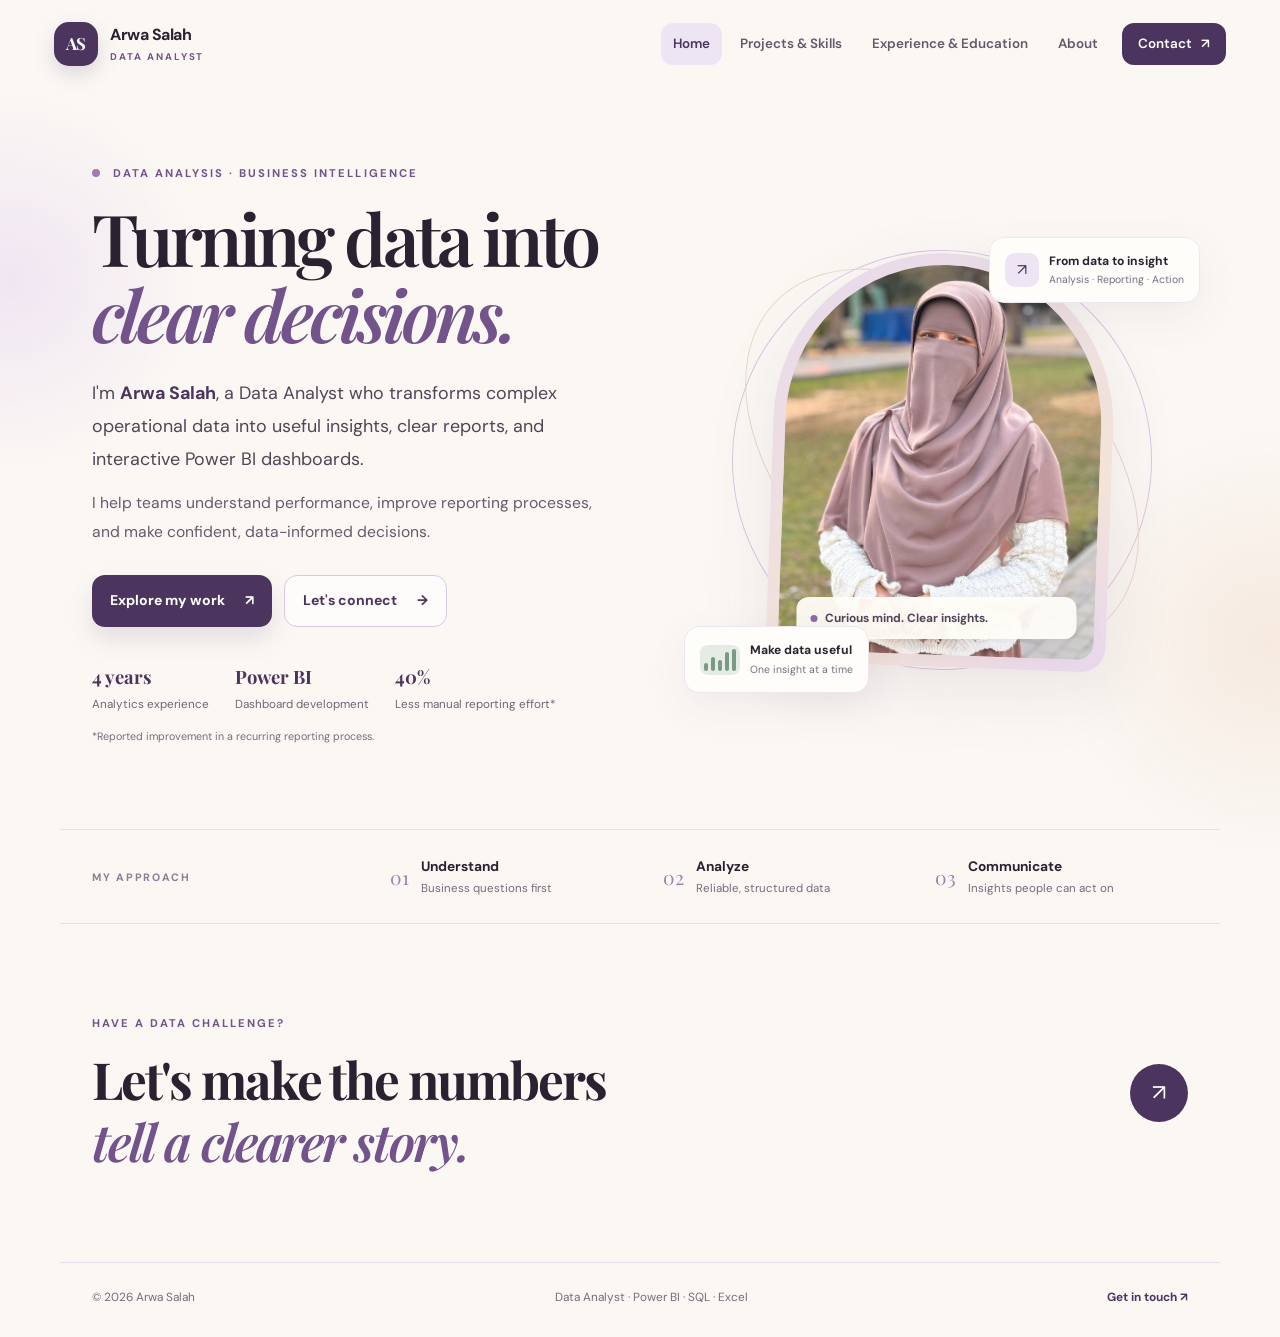
==== commit d37f9be6: "Update index.html" ====
--- a/index.html
+++ b/index.html
@@ -9,7 +9,7 @@
 <header class="site-header"><a class="brand" href="index.html"><span class="brand-mark">AS</span><span>Arwa Salah<small>DATA ANALYST</small></span></a><button class="menu-toggle" aria-label="Toggle navigation" aria-expanded="false">☰</button><nav class="nav"><a class="active" href="index.html">Home</a><a href="projects.html">Projects & Skills</a><a href="experience.html">Experience & Education</a><a href="about.html">About</a><a class="nav-contact" href="contact.html">Contact <span>↗</span></a></nav></header>
 <main>
 <section class="hero page-wrap"><div class="hero-copy reveal"><p class="eyebrow"><span class="eyebrow-dot"></span> DATA ANALYSIS · BUSINESS INTELLIGENCE</p><h1>Turning data into<br><em>clear decisions.</em></h1><p class="hero-intro">I'm <strong>Arwa Salah</strong>, a Data Analyst who transforms complex operational data into useful insights, clear reports, and interactive Power BI dashboards.</p><p class="hero-support">I help teams understand performance, improve reporting processes, and make confident, data-informed decisions.</p><div class="hero-actions"><a class="button button-primary" href="projects.html">Explore my work <span>↗</span></a><a class="button button-quiet" href="contact.html">Let's connect <span>→</span></a></div><div class="hero-proof"><div><strong>4 years</strong><span>Analytics experience</span></div><div><strong>Power BI</strong><span>Dashboard development</span></div><div><strong>40%</strong><span>Less manual reporting effort*</span></div></div><p class="tiny-note">*Reported improvement in a recurring reporting process.</p></div>
-<div class="hero-visual reveal"><div class="portrait-frame"><img class="portrait-photo" src="profile.jpg" alt="Arwa Salah, Data Analyst"><div class="portrait-caption"><span class="caption-dot"></span><span>Curious mind. Clear insights.</span></div></div><div class="floating-note note-top"><span class="note-icon">↗</span><div><strong>From data to insight</strong><small>Analysis · Reporting · Action</small></div></div><div class="floating-note note-bottom"><span class="mini-chart"><i></i><i></i><i></i><i></i><i></i></span><div><strong>Make data useful</strong><small>One insight at a time</small></div></div><span class="orbit orbit-a"></span><span class="orbit orbit-b"></span></div></section>
+<div class="hero-visual reveal"><div class="portrait-frame"><img class="portrait-photo" src="images/profile.jpg" alt="Arwa Salah - Data Analyst"><div class="portrait-caption"><span class="caption-dot"></span><span>Curious mind. Clear insights.</span></div></div><div class="floating-note note-top"><span class="note-icon">↗</span><div><strong>From data to insight</strong><small>Analysis · Reporting · Action</small></div></div><div class="floating-note note-bottom"><span class="mini-chart"><i></i><i></i><i></i><i></i><i></i></span><div><strong>Make data useful</strong><small>One insight at a time</small></div></div><span class="orbit orbit-a"></span><span class="orbit orbit-b"></span></div></section>
 <section class="home-strip page-wrap reveal"><div class="strip-label">MY APPROACH</div><div class="strip-item"><span>01</span><div><strong>Understand</strong><small>Business questions first</small></div></div><div class="strip-item"><span>02</span><div><strong>Analyze</strong><small>Reliable, structured data</small></div></div><div class="strip-item"><span>03</span><div><strong>Communicate</strong><small>Insights people can act on</small></div></div></section>
 <section class="closing-cta page-wrap reveal"><div><p class="eyebrow">HAVE A DATA CHALLENGE?</p><h2>Let's make the numbers<br><em>tell a clearer story.</em></h2></div><a class="round-link" href="contact.html" aria-label="Contact Arwa">↗</a></section>
 </main><footer class="footer"><span>© <span id="year"></span> Arwa Salah</span><span>Data Analyst · Power BI · SQL · Excel</span><a href="contact.html">Get in touch ↗</a></footer>
